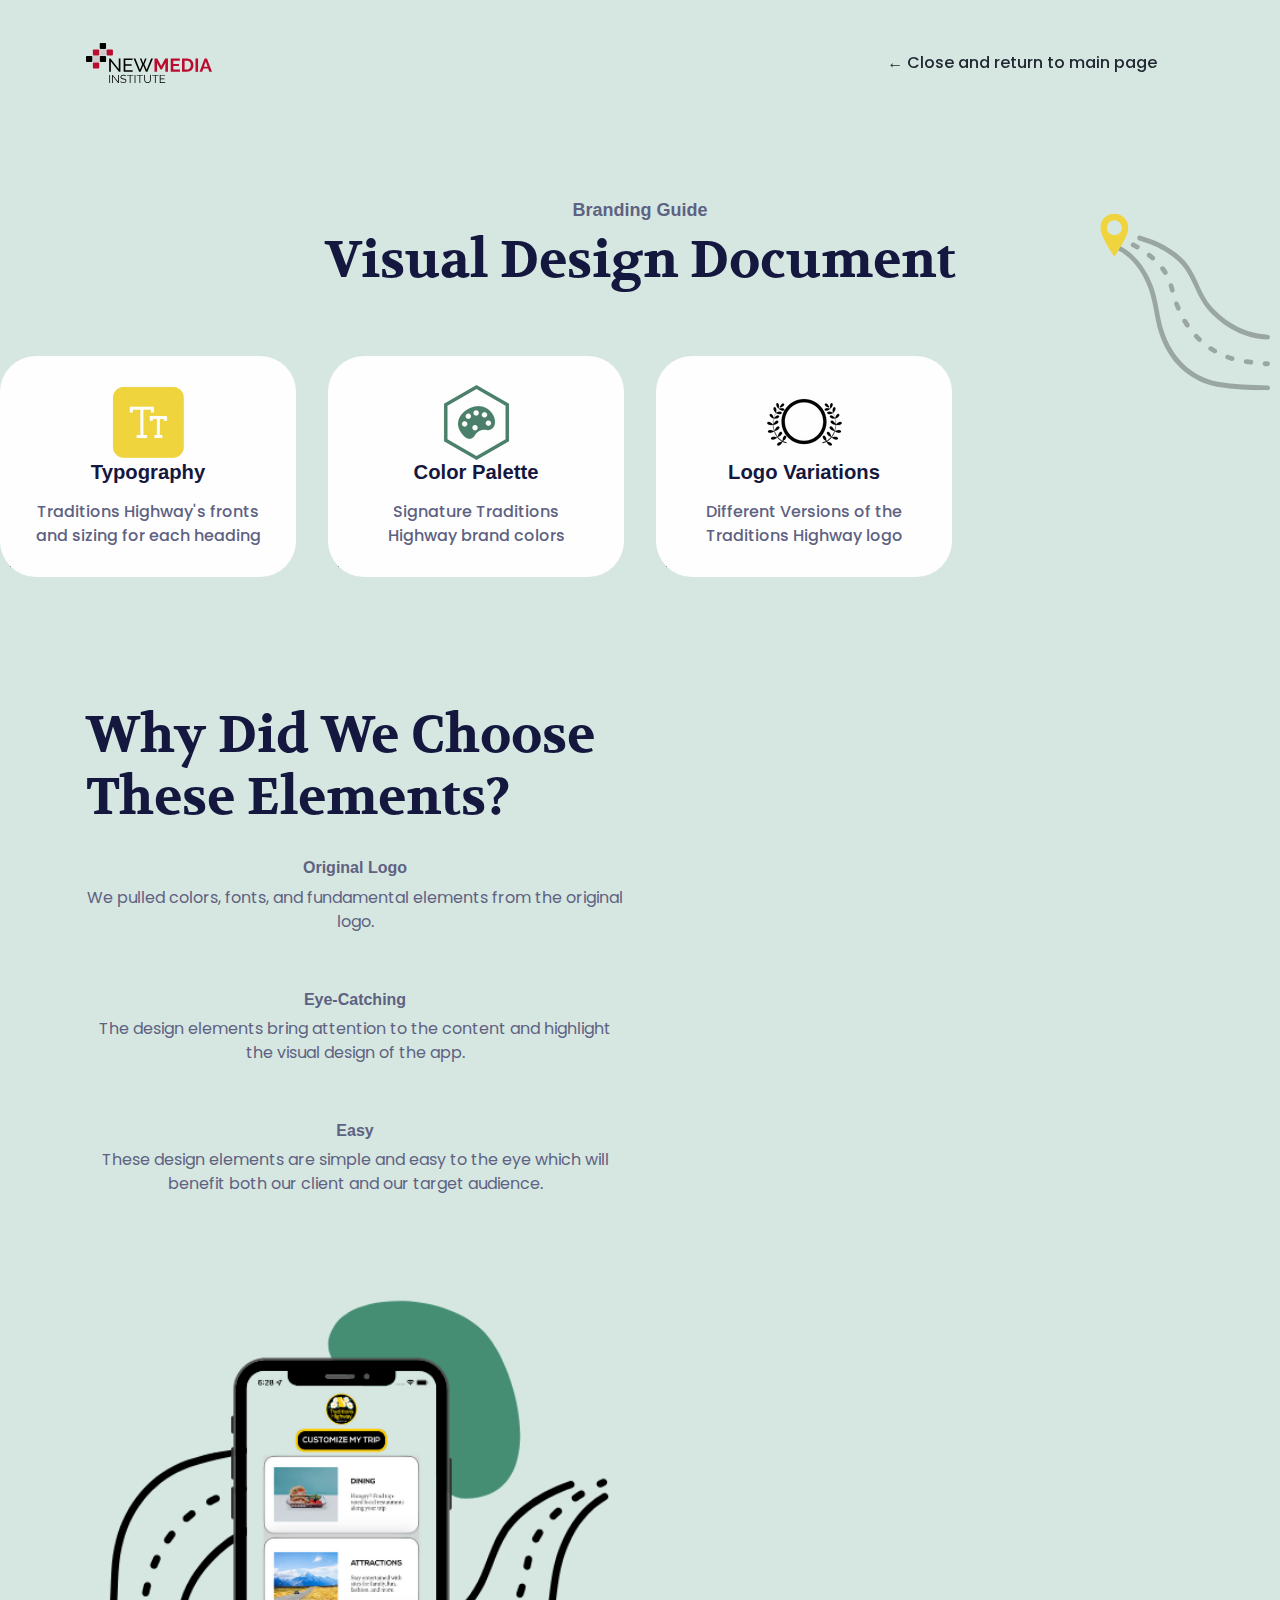
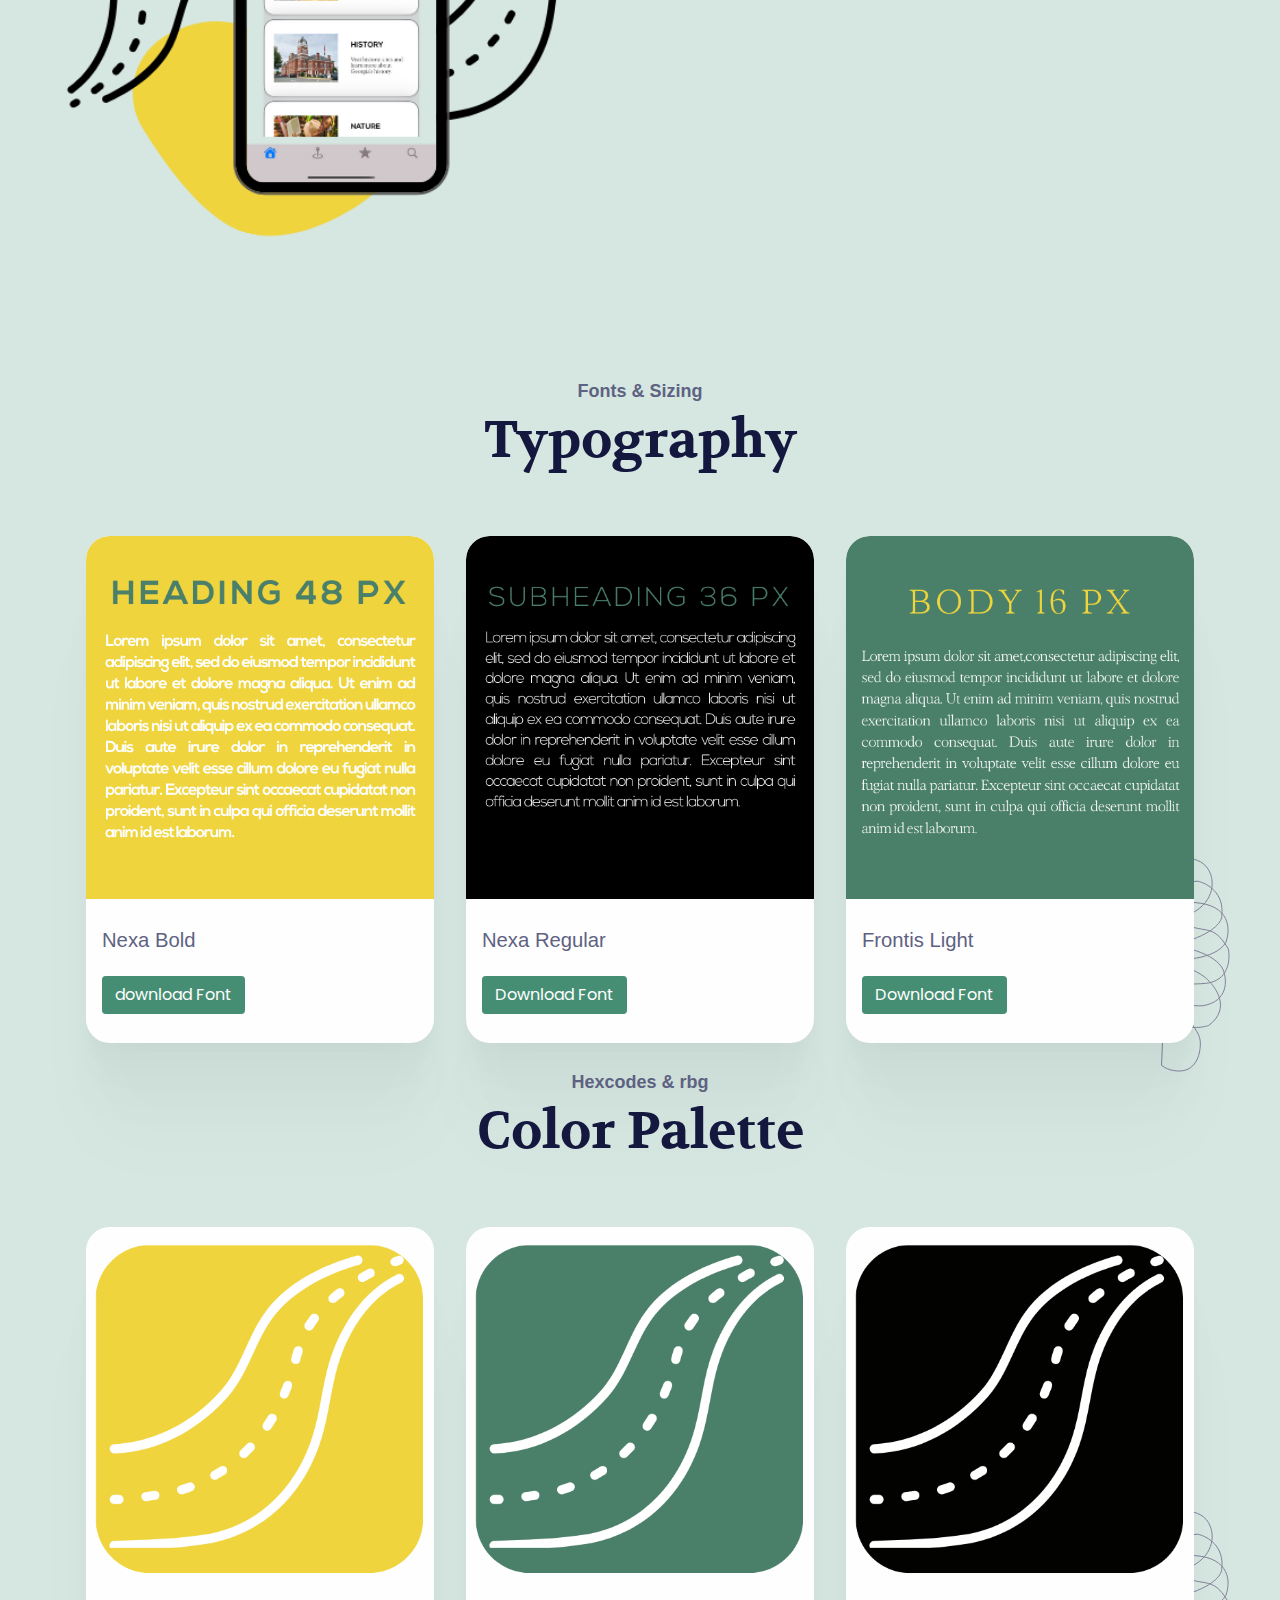
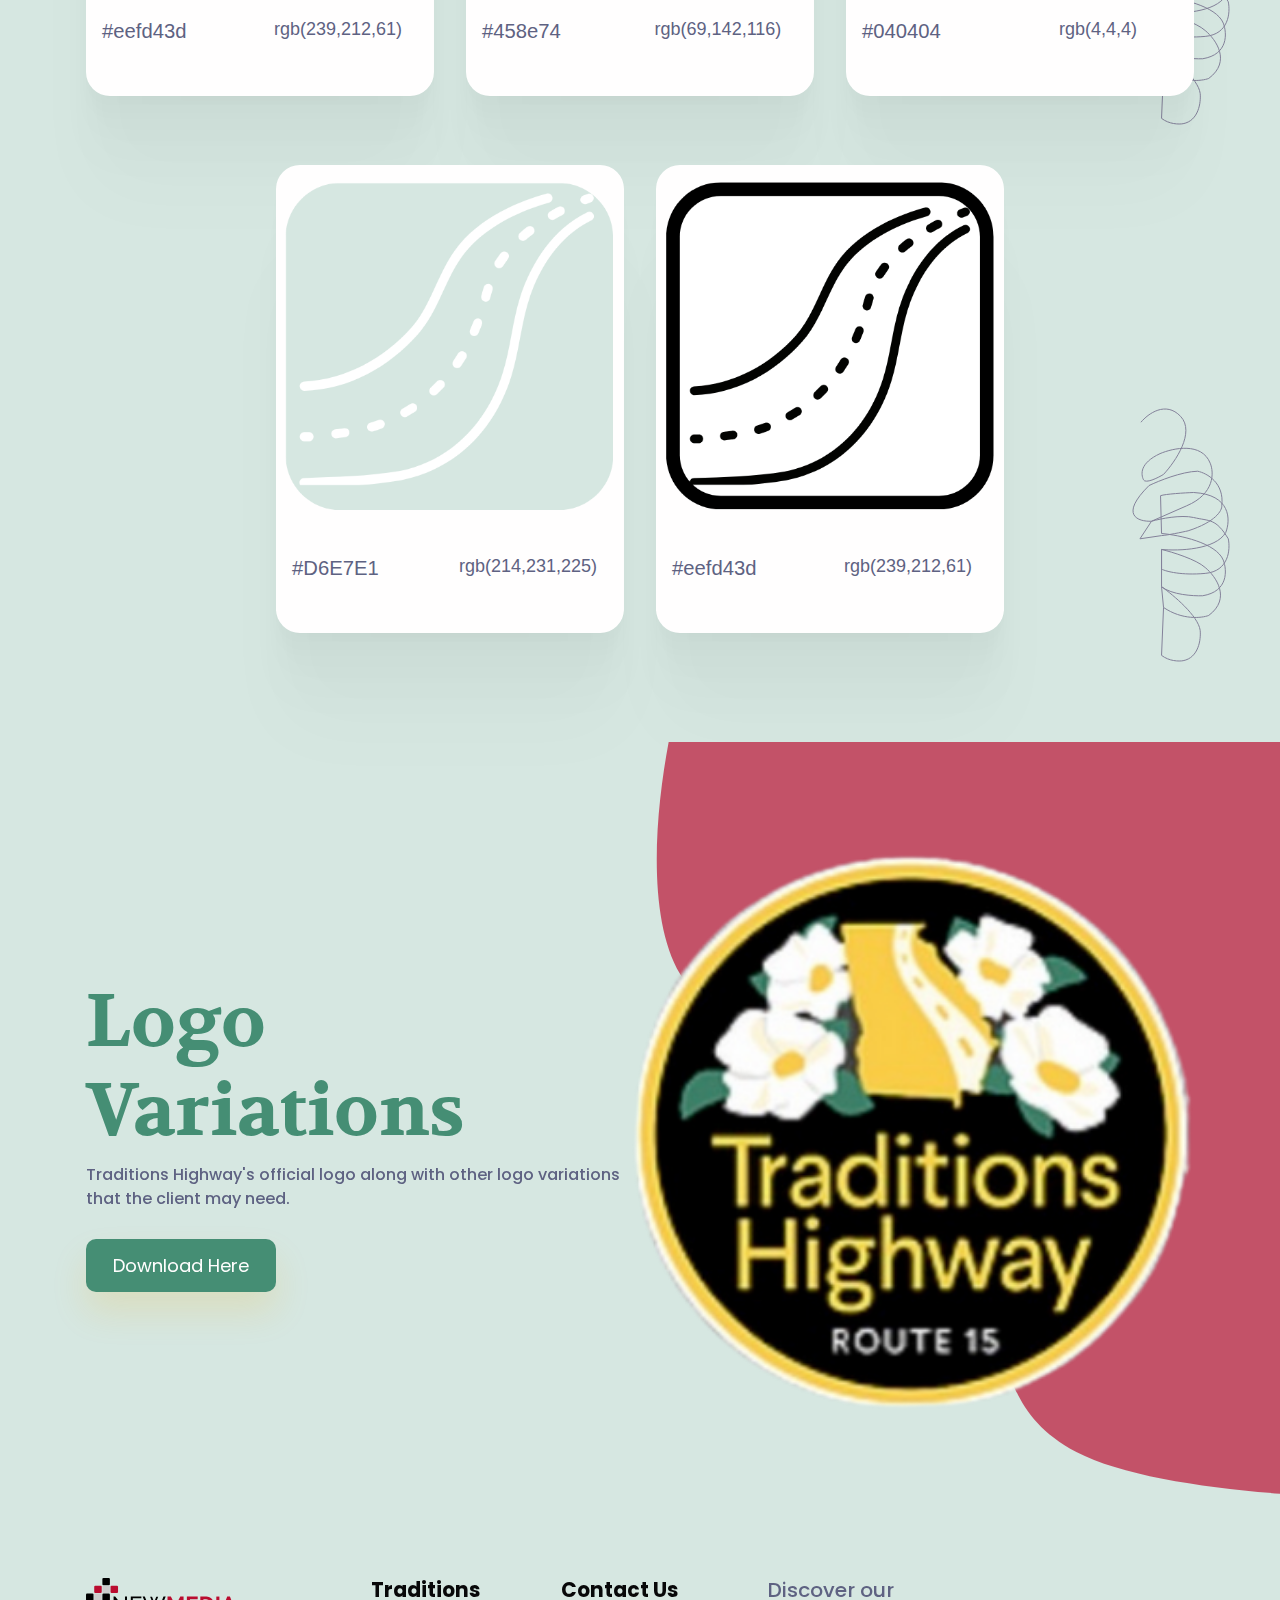
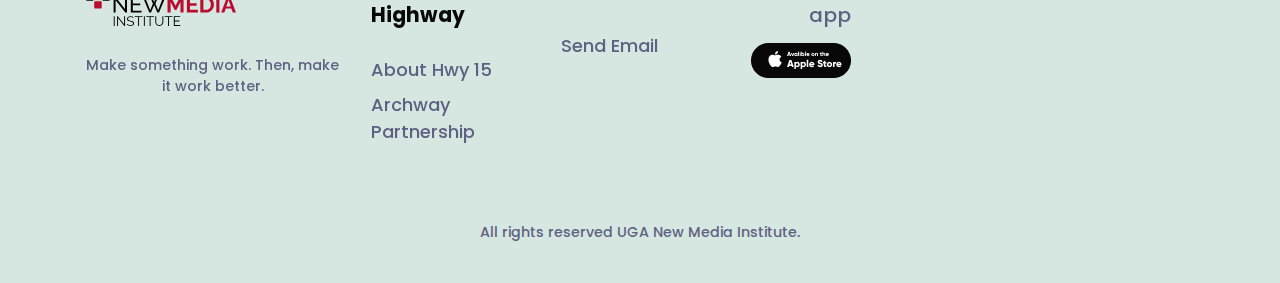
==== template/design-guide.html @ 4d2486ad "Edited VDD footer" ====
<!DOCTYPE html>
<html lang="en-US" dir="ltr">

  <head>
    <meta charset="utf-8">
    <meta http-equiv="X-UA-Compatible" content="IE=edge">
    <meta name="viewport" content="width=device-width, initial-scale=1">


    <!-- ===============================================-->
    <!--    Document Title - Be sure to add your team name, along with any other info-->
    <!-- ===============================================-->
    <title>Team Name | New Media Certificate Capstone Project Page</title>


    <!-- ===============================================-->
    <!--    Favicons - Feel free to replace the NMI Logo with your own! This generator seems good: https://realfavicongenerator.net-->
    <!-- ===============================================-->
    <link rel="apple-touch-icon" sizes="180x180" href="assets/img/favicons/apple-touch-icon.png">
    <link rel="icon" type="image/png" sizes="32x32" href="assets/img/favicons/favicon-32x32.png">
    <link rel="icon" type="image/png" sizes="16x16" href="assets/img/favicons/favicon-16x16.png">
    <link rel="manifest" href="assets/img/favicons/site.webmanifest">
    <link rel="mask-icon" href="assets/img/favicons/safari-pinned-tab.svg" color="#5bbad5">
    <link rel="shortcut icon" href="assets/img/favicons/favicon.ico">
    <meta name="msapplication-TileColor" content="#da532c">
    <meta name="msapplication-config" content="assets/img/favicons/browserconfig.xml">
    <meta name="theme-color" content="#ffffff">


    <!-- ===============================================-->
    <!--    Stylesheets - Don't touch theme.css; all customizations should go in custom.css-->
    <!-- ===============================================-->
    <link href="assets/css/theme.css" rel="stylesheet" />
    <link href="assets/css/custom.css" rel="stylesheet" />

  </head>


  <body>

    <!-- ===============================================-->
    <!--    Main Content-->
    <!-- ===============================================-->
    <main class="main" id="top">

      <!-- ===============================================-->
      <!--    Navbar-->
      <nav class="navbar navbar-expand-lg navbar-light fixed-top py-5 d-block" data-navbar-on-scroll="data-navbar-on-scroll">
        <div class="container"><a class="navbar-brand" href="index.html"><img src="assets/img/nmi/nmi-logo.svg" height="40" alt="logo" /></a>
          <button class="navbar-toggler" type="button" data-bs-toggle="collapse" data-bs-target="#navbarSupportedContent" aria-controls="navbarSupportedContent" aria-expanded="false" aria-label="Toggle navigation"><span class="navbar-toggler-icon"> </span></button>
          <div class="collapse navbar-collapse border-top border-lg-0 mt-4 mt-lg-0" id="navbarSupportedContent">
            <ul class="navbar-nav ms-auto pt-2 pt-lg-0 font-base align-items-lg-center align-items-start">
              <li class="nav-item px-3 px-xl-4"><a class="nav-link fw-medium" aria-current="page" href="javascript:window.open('','_self').close();">&#8592; Close and return to main page</a></li>
            </ul>
          </div>
        </div>
      </nav>
      <!--    End of Navbar-->
      <!-- ===============================================-->
     
      <!-- What follows below is a pared-down version of the main index. Use whatever you'd like, delete everything else.-->


      <!-- ============================================-->
      <!-- Project Details============================-->
      <section class="pt-5 pt-md-9" id="details"></section>

        <div class="container" class="d-flex justify-content-center"></div>
          <div class="position-absolute z-index--1 end-0 d-none d-lg-block"><img src="assets/img/category/shape.svg" style="max-width: 200px" alt="service" /></div>
          <div class="mb-7 text-center">
            <h5 class="text-secondary">Branding Guide</h5>
            <h3 class="fs-xl-10 fs-lg-8 fs-7 fw-bold font-cursive text-capitalize">Visual Design Document</h3>
          </div>
          <div class="row">
            <div class="col-lg-3 col-sm-6 mb-6">
              <div class="card service-card shadow-hover rounded-3 text-center align-items-center">
                <div class="card-body p-xxl-5 p-4"> <img src="assets/img/category/icon5.png" width="75" alt="Service" />
                  <h4 class="mb-3">Typography</h4>
                  <p class="mb-0 fw-medium">Traditions Highway's fronts and sizing for each heading</p>
                </div>
              </div>
            </div>
            <div class="col-lg-3 col-sm-6 mb-6">
              <div class="card service-card shadow-hover rounded-3 text-center align-items-center">
                <div class="card-body p-xxl-5 p-4"> <img src="assets/img/category/icon6.png" width="75" alt="Service" />
                  <h4 class="mb-3">Color Palette</h4>
                  <p class="mb-0 fw-medium">Signature Traditions Highway brand colors</p>
                </div>
              </div>
            </div>
            <div class="col-lg-3 col-sm-6 mb-6">
              <div class="card service-card shadow-hover rounded-3 text-center align-items-center">
                <div class="card-body p-xxl-5 p-4"> <img src="assets/img/category/icon7.png" width="75" alt="Service" />
                  <h4 class="mb-3">Logo Variations</h4>
                  <p class="mb-0 fw-medium">Different Versions of the Traditions Highway logo</p>
                </div>
              </div>
            </div>
        </div><!-- end of .container-->

      </section>
      <!-- End of Project Details============================-->
      <!-- ============================================-->

      <!-- ============================================-->
      <!-- <about> begin ============================-->
        
        <section id="booking">

          <div class="container">
            <div class="row align-items-center">
              <div class="col-lg-6">
                <div class="mb-4 text-start">
                  <h3 class="fs-xl-10 fs-lg-8 fs-7 fw-bold font-cursive text-capitalize">Why did we choose these Elements?</h3>
                </div>
                
                <div class="d-flex align-items-start mb-5">
                  <div class="flex-1">
                    <h5 class="text-secondary fw-bold fs-0">Original Logo</h5>
                    <p class="text-center">We pulled colors, fonts, and fundamental elements from the original logo. <br class="d-none d-sm-block"></p>
                  </div>
                </div>
                <div class="d-flex align-items-start mb-5">
                  <div class="flex-1">
                    <h5 class="text-secondary fw-bold fs-0">Eye-Catching</h5>
                    <p class="text-center">The design elements bring attention to the content and highlight the visual design of the app. <br class="d-none d-sm-block"> </p>
                  </div>
                </div>
  
                <div class="d-flex align-items-start mb-5">
                  <div class="flex-1">
                    <h5 class="text-secondary fw-bold fs-0">Easy</h5>
                    <p class="text-center">These design elements are simple and easy to the eye which will benefit both our client and our target audience. <br class="d-none d-sm-block"></p>
                  </div>
                </div>
              </div>
              
              <div class="container">
                <div class="row align-items-center">
                  <!--This div contains the main hero image.-->
                  <div class="col-md-5 col-lg-6 order-0 order-md-1 text-end"><img class="pt-7 pt-md-0 hero-img" src="assets/img/hero/hero-img.png" alt="hero-header" /></div>
              </div>
            </div>
          </div><!-- end of .container-->
  
          
  
        </section>
        <!-- about close ============================-->
        <!-- ============================================-->

      <!-- ============================================-->
      <!-- Typography begin ============================-->

        <s<section class="pt-5" id="checkpoint-one">

          <div class="container">
            <div class="position-absolute start-100 bottom-0 translate-middle-x d-none d-xl-block ms-xl-n4"><img src="assets/img/dest/shape.svg" alt="destination" /></div>
            <div class="mb-7 text-center">
              <h5 class="text-secondary">Fonts & Sizing </h5>
              <h3 class="fs-xl-10 fs-lg-8 fs-7 fw-bold font-cursive text-capitalize">Typography</h3>
            </div>
            
            <div class="row">
              <div class="col-md-4 mb-4">
                <a href="assets/files/checkpoint-one/exploratory-research.pdf" target="_blank" class="text-decoration-none">
                <div class="card overflow-hidden shadow"> <img class="card-img-top" src="assets/img/typography/typo1.png" alt="Project Placeholder Image" />
                  <div class="card-body py-4 px-3">
                    <div class="d-flex flex-column flex-lg-row justify-content-between mb-3">
                      <h4 class="text-secondary fw-medium">Nexa Bold</h4>
                    </div>
                    <a href="https://drive.google.com/drive/folders/1rJQ3H5QBgPjOkJj00U0Qg35SV5vXg0BF?usp=sharing" class="btn btn-primary stretched-link">download Font</a>
                  </div>
                </div>
              </a>
              </div>
              <div class="col-md-4 mb-4">
                <a href="assets/files/checkpoint-one/project-plan.pdf" target="_blank" class="text-decoration-none">
                <div class="card overflow-hidden shadow"> <img class="card-img-top" src="assets/img/typography/typo2..png" alt="Project Placeholder Image" />
                  <div class="card-body py-4 px-3">
                    <div class="d-flex flex-column flex-lg-row justify-content-between mb-3">
                      <h4 class="text-secondary fw-medium">Nexa Regular</h4>
                    </div>
                    <a href="https://drive.google.com/drive/folders/1rJQ3H5QBgPjOkJj00U0Qg35SV5vXg0BF?usp=sharing" class="btn btn-primary stretched-link">Download Font</a>
                  </div>
                </div>
              </a>
              </div>
              <div class="col-md-4 mb-4">
                <a href="assets/files/checkpoint-one/prfaq.pdf" target="_blank" class="text-decoration-none">
                <div class="card overflow-hidden shadow"> <img class="card-img-top" src="assets/img/typography/typo3.png" alt="Project Placeholder Image" />
                  <div class="card-body py-4 px-3">
                    <div class="d-flex flex-column flex-lg-row justify-content-between mb-3">
                      <h4 class="text-secondary fw-medium">Frontis Light</h4>
                    </div>
                    <a href="https://drive.google.com/drive/folders/1rJQ3H5QBgPjOkJj00U0Qg35SV5vXg0BF?usp=sharing" class="btn btn-primary stretched-link">Download Font</a>
                  </div>
                </div>
              </a>
              </div>
            </div>
          </div><!-- end of .container-->

      </section>
      <!-- Typography end ============================-->
      <!-- ============================================-->

      <!-- Color begin ============================-->

      <s<section class="pt-5" id="checkpoint-one">

        <div class="container">
          <div class="position-absolute start-100 bottom-0 translate-middle-x d-none d-xl-block ms-xl-n4"><img src="assets/img/dest/shape.svg" alt="destination" /></div>
          <div class="mb-7 text-center">
            <h5 class="text-secondary">Hexcodes & rbg </h5>
            <h3 class="fs-xl-10 fs-lg-8 fs-7 fw-bold font-cursive text-capitalize">Color Palette</h3>
          </div>
          
          <div class="row">
            <div class="col-md-4 mb-4">
              <a href="assets/files/checkpoint-one/exploratory-research.pdf" target="_blank" class="text-decoration-none">
              <div class="card overflow-hidden shadow"> <img class="card-img-top" src="assets/img/colors/color1.png" alt="Project Placeholder Image" />
                <div class="card-body py-4 px-3">
                  <div class="d-flex flex-column flex-lg-row justify-content-between mb-3">
                    <h4 class="text-secondary fw-medium"> #eefd43d</h4>
                      <h5 class="text-secondary fw-medium text-nowrap" style="width: 10rem">rgb(239,212,61)</h5>
                  </div>
                  <span class="fs-0 fw-medium"></span>
                </div>
              </div>
            </a>
            </div>
            <div class="col-md-4 mb-4">
              <a href="assets/files/checkpoint-one/project-plan.pdf" target="_blank" class="text-decoration-none">
              <div class="card overflow-hidden shadow"> <img class="card-img-top" src="assets/img/colors/color2.png" alt="Project Placeholder Image" />
                <div class="card-body py-4 px-3">
                  <div class="d-flex flex-column flex-lg-row justify-content-between mb-3">
                    <h4 class="text-secondary fw-medium"> #458e74 </h4>
                      <h5 class="text-secondary fw-medium text-nowrap" style="width: 10rem">rgb(69,142,116)
                      </h5>
                  </div>
                  <span class="fs-0 fw-medium"></span>
                </div>
              </div>
            </a>
            </div>
            <div class="col-md-4 mb-4">
              <a href="assets/files/checkpoint-one/prfaq.pdf" target="_blank" class="text-decoration-none">
              <div class="card overflow-hidden shadow"> <img class="card-img-top" src="assets/img/colors/color3.png" alt="Project Placeholder Image" />
                <div class="card-body py-4 px-3">
                  <div class="d-flex flex-column flex-lg-row justify-content-between mb-3">
                    <h4 class="text-secondary fw-medium"> #040404</h4>
                      <h5 class="text-secondary fw-medium text-nowrap" style="width: 10rem">rgb(4,4,4)</h5>
                  </div>
                  <span class="fs-0 fw-medium"></span>
                </div>
              </div>
            </a>
            </div>
          </div>
        </div><!-- end of .container-->
        <section class="pt-5" id="checkpoint-four">

          <div class="container">
            <div class="position-absolute start-100 bottom-0 translate-middle-x d-none d-xl-block ms-xl-n4"><img src="assets/img/dest/shape.svg" alt="destination" /></div>
            <div class="row">
              <div class="col-md-4 offset-md-2 mb-4">
                <a href="assets/files/checkpoint-four/one-point-one.zip" target="_blank" class="text-decoration-none">
                <div class="card overflow-hidden shadow"> <img class="card-img-top" src="assets/img/colors/color4.png" alt="Project Placeholder Image" />
                  <div class="card-body py-4 px-3">
                    <div class="d-flex flex-column flex-lg-row justify-content-between mb-3">
                      <h4 class="text-secondary fw-medium"> #D6E7E1 </h4>
                        <h5 class="text-secondary fw-medium text-nowrap" style="width: 10rem">rgb(214,231,225)</h5>
                    </div>
                    <span class="fs-0 fw-medium"></span>
                  </div>
                </div>
              </a>
              </div>
              <div class="col-md-4 mb-4">
                <a href="assets/files/checkpoint-four/launch-deliverables.pdf" target="_blank" class="text-decoration-none">
                <div class="card overflow-hidden shadow"> <img class="card-img-top" src="assets/img/colors/color5.png" alt="Project Placeholder Image" />
                  <div class="card-body py-4 px-3">
                    <div class="d-flex flex-column flex-lg-row justify-content-between mb-3">
                      <h4 class="text-secondary fw-medium"> #eefd43d</h4>
                        <h5 class="text-secondary fw-medium text-nowrap" style="width: 10rem">rgb(239,212,61)</h5>
                    </div>
                    <span class="fs-0 fw-medium"></span>
                  </div>
                </div>
              </a>
              </div>
            </div>
          </div><!-- end of .container-->
  
    </section>
    <!-- color end ============================-->
    <!-- ============================================-->


      <!-- Additional sections below in the Extra Sections div for you to use as you'd like, or delete if unnecessary. To add a link to a section in the navbar, just link to the id of the corresponding section (for example, the first section below would be href="#booking" in the navbar li to correspond with <section id="booking"> below)-->
      
    <div id="extra-sections">

      



<section style="padding-top: 7rem;">
        <!--This div contains the swoopy bit in the background of the hero unit.-->
        <div class="bg-holder" style="background-image:url(assets/img/hero/hero-bg.svg);">
        </div>
        
        <div class="container">
          <div class="row align-items-center">
            <!--This div contains the main hero image.-->
            <div class="col-md-5 col-lg-6 order-0 order-md-1 text-end"><img class="pt-7 pt-md-0 hero-img" src="assets/img/hero/logo-about.png" alt="hero-header" /></div>
            <div class="col-md-7 col-lg-6 text-md-start text-center py-6">
              <h1 class="hero-title">Logo Variations</h1>
              <p class="mb-4 fw-medium">Traditions Highway's official logo along with other logo variations that the client may need.<br class="d-none d-xl-block" /> </p>

              <!--You can probably just delete these buttons, but they're here if you want them.-->
              <div class="text-center text-md-start"> <a class="btn btn-primary btn-lg me-md-4 mb-3 mb-md-0 border-0 primary-btn-shadow" href="https://drive.google.com/drive/folders/1zQf1u9xccQiBJYsvlxvcvXycnx04weIJ?usp=sharing!" role="button">Download Here</a>
    
              </div>
            </div>
          </div>
        </div>
      </section>

      <!-- ============================================-->
      <!-- Footer begin ============================-->
      <section class="pb-0 pb-lg-4">

        <div class="container">
          <div class="row">
            <div class="col-lg-3 col-md-7 col-12 mb-4 mb-md-6 mb-lg-0 order-0"> <img class="mb-4" src="assets/img/nmi/nmi-logo.svg" width="150" alt="New Media Institute" />
              <p class="fs--1 text-secondary mb-0 fw-medium">Make something work. Then, make it work better.</p>
            </div>
            <div class="col-lg-2 col-md-4 mb-4 mb-lg-0 order-lg-1 order-md-2">
              <h4 class="footer-heading-color fw-bold font-sans-serif mb-3 mb-lg-4">Traditions Highway</h4>
              <ul class="list-unstyled mb-0">
                <li class="mb-2"><a class="link-900 fs-1 fw-medium text-decoration-none" href="https://traditionshighway15.com/">About Hwy 15</a></li>
                <li class="mb-2"><a class="link-900 fs-1 fw-medium text-decoration-none" href="https://www.archwaypartnership.uga.edu/">Archway Partnership</a></li>
              </ul>
            </div>
            <div class="col-lg-2 col-md-4 mb-4 mb-lg-0 order-lg-2 order-md-3">
              <h4 class="footer-heading-color fw-bold font-sans-serif mb-3 mb-lg-4">Contact Us</h4>
              <ul class="list-unstyled mb-0">
                <li class="mb-2"><a class="link-900 fs-1 fw-medium text-decoration-none" href = "mailto: jessie.hoang@uga.edu">Send Email</a></li>
              </ul>
            </div>

            <div class="col-lg-2 col-md-4 col-12 mb-4 mb-md-6 mb-lg-0 order-lg-4 order-md-1">
              <h4 class="fw-medium font-sans-serif text-secondary mb-3">Discover our app</h4>
              <div class="d-flex align-items-center"><a href="#!"> <img src="assets/img/promo/apple-store.png" alt="apple store" /></a></div>
            </div>
          </div>
        </div><!-- end of .container-->

      </section>
      <!-- Footer end ============================-->
      <!-- ============================================-->


      <div class="py-5 text-center">
        <p class="mb-0 text-secondary fs--1 fw-medium">All rights reserved UGA New Media Institute.</p>
      </div>
    </main>
    <!-- ===============================================-->
    <!--    End of Main Content-->
    <!-- ===============================================-->




    <!-- ===============================================-->
    <!--    JavaScript-->
    <!-- ===============================================-->
    <script src="vendors/@popperjs/popper.min.js"></script>
    <script src="vendors/bootstrap/bootstrap.min.js"></script>
    <script src="vendors/is/is.min.js"></script>
    <script src="https://polyfill.io/v3/polyfill.min.js?features=window.scroll"></script>
    <script src="vendors/fontawesome/all.min.js"></script>
    <script src="assets/js/theme.js"></script>

    <link href="https://fonts.googleapis.com/css2?family=Poppins:wght@400;500;600;700&amp;family=Volkhov:wght@700&amp;display=swap" rel="stylesheet">
  </body>

</html>
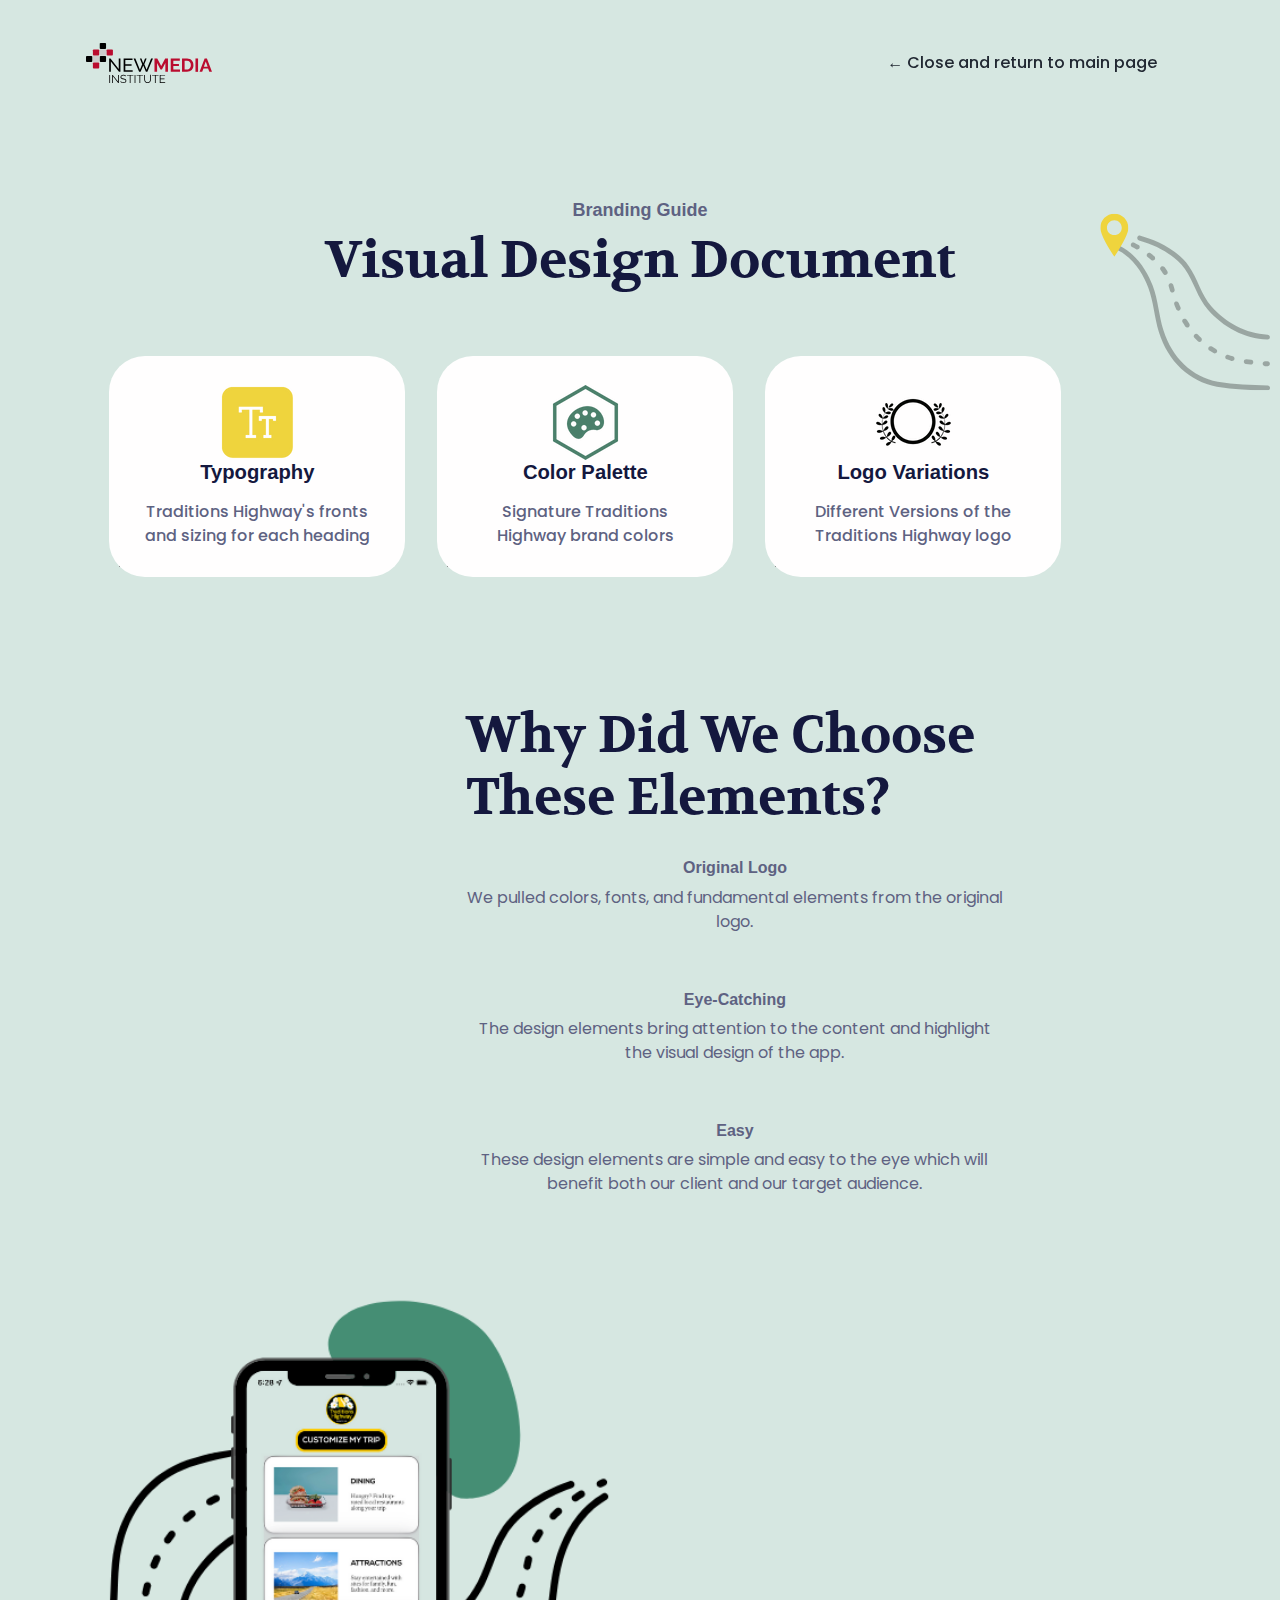
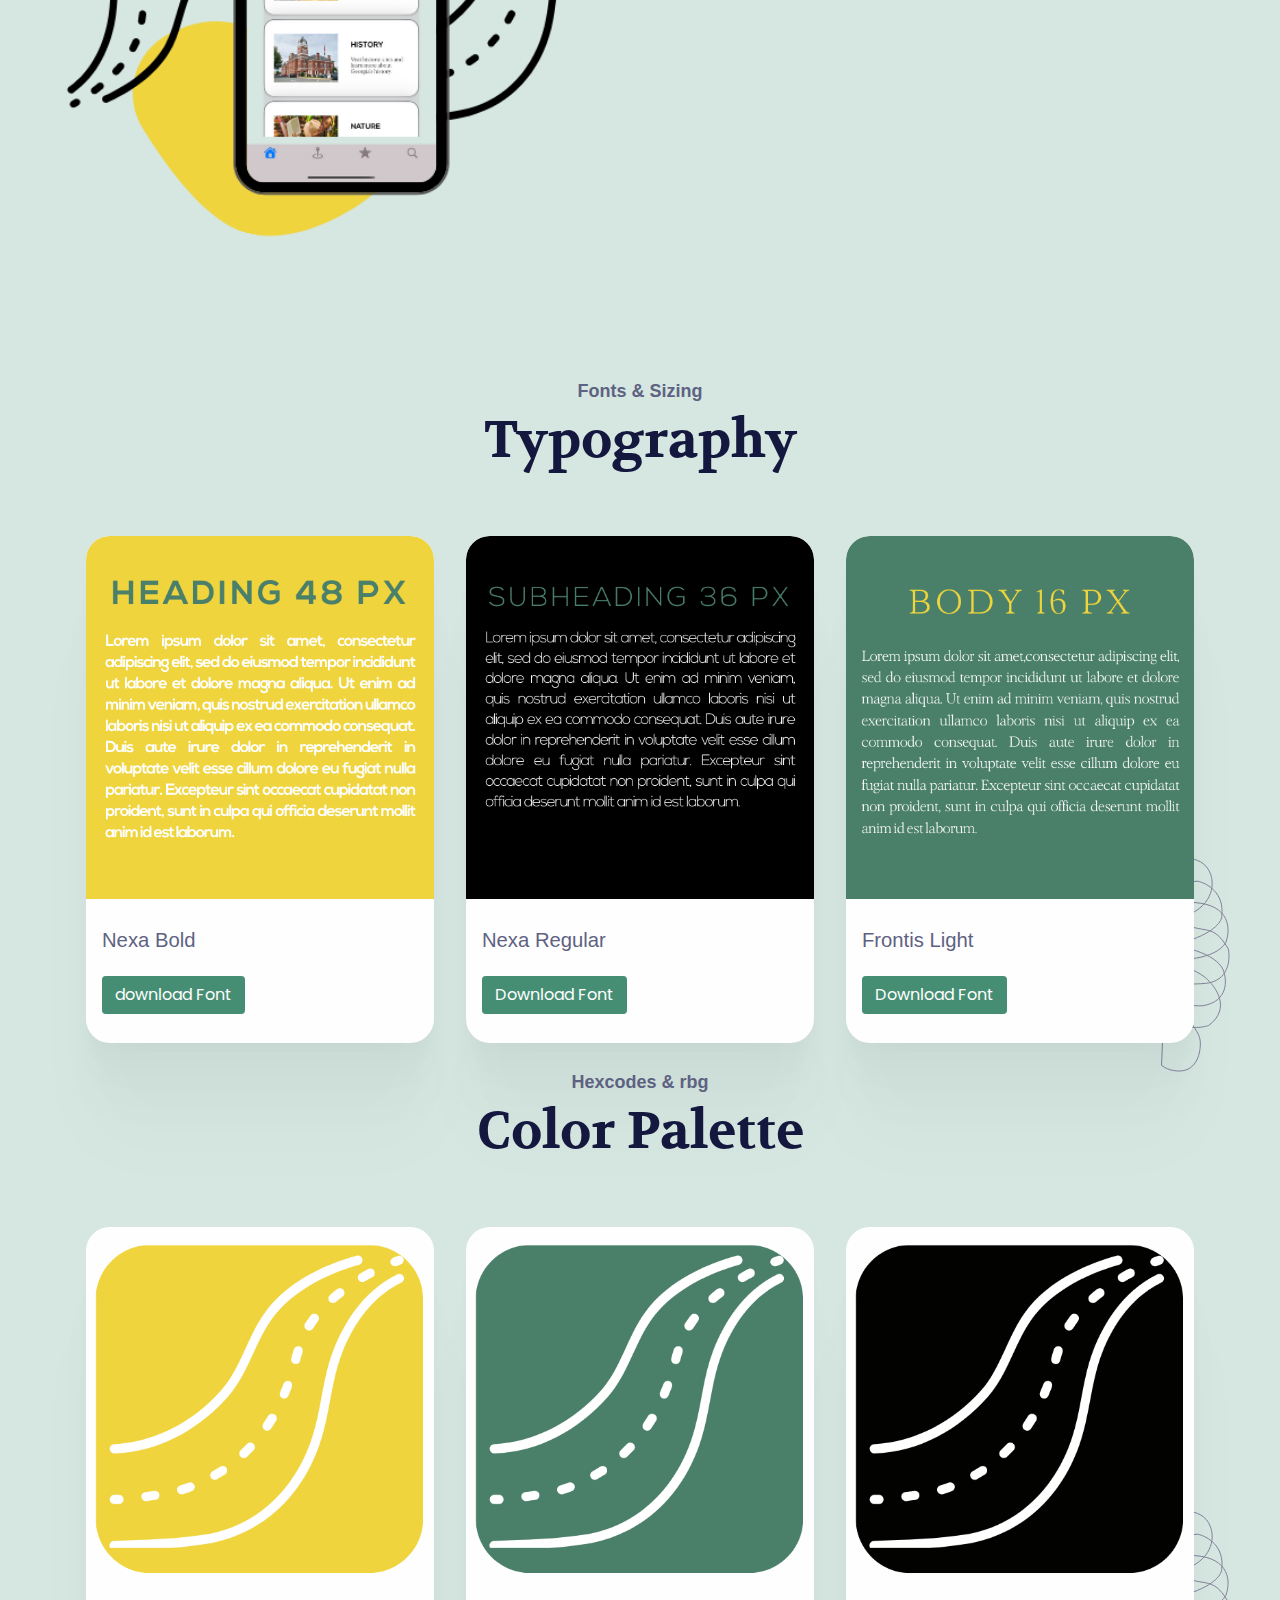
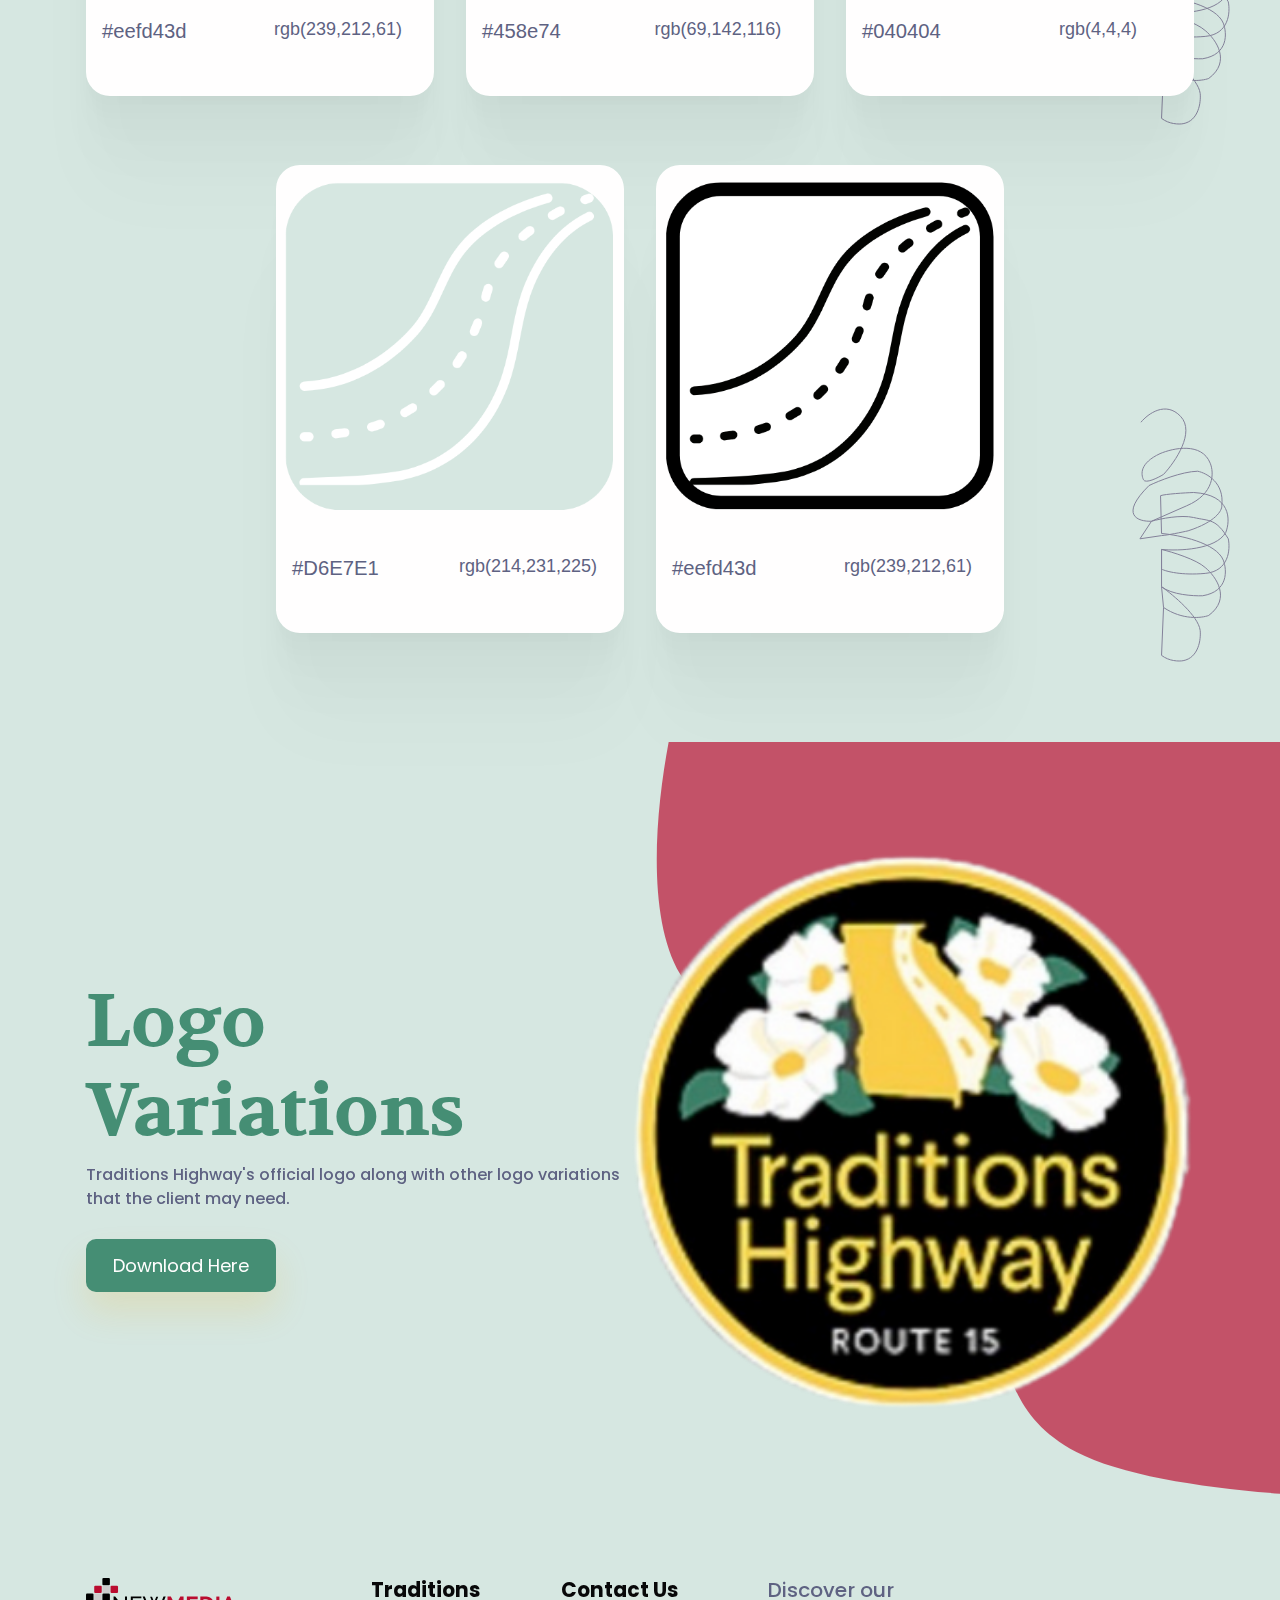
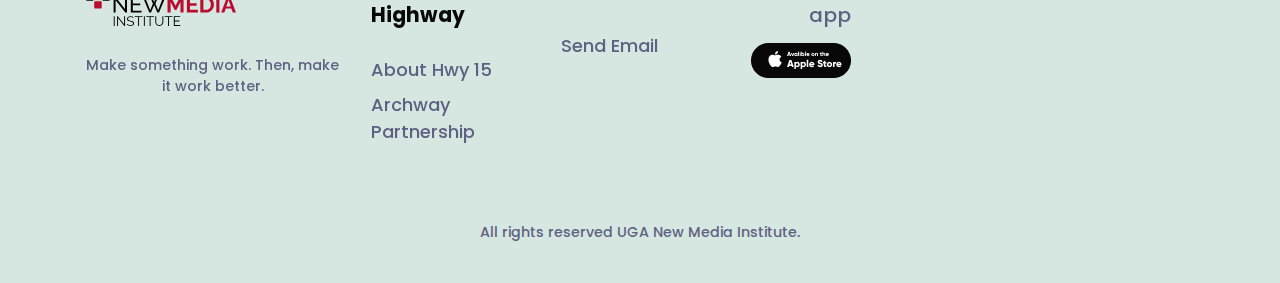
==== commit d8bc37d6: "VDD" ====
--- a/template/design-guide.html
+++ b/template/design-guide.html
@@ -72,7 +72,7 @@
             <h3 class="fs-xl-10 fs-lg-8 fs-7 fw-bold font-cursive text-capitalize">Visual Design Document</h3>
           </div>
           <div class="row">
-            <div class="col-lg-3 col-sm-6 mb-6">
+            <div class="col-lg-3 offset-sm-1 col-sm-6 mb-6">
               <div class="card service-card shadow-hover rounded-3 text-center align-items-center">
                 <div class="card-body p-xxl-5 p-4"> <img src="assets/img/category/icon5.png" width="75" alt="Service" />
                   <h4 class="mb-3">Typography</h4>
@@ -109,7 +109,7 @@
 
           <div class="container">
             <div class="row align-items-center">
-              <div class="col-lg-6">
+              <div class="col-lg-6 offset-md-4">
                 <div class="mb-4 text-start">
                   <h3 class="fs-xl-10 fs-lg-8 fs-7 fw-bold font-cursive text-capitalize">Why did we choose these Elements?</h3>
                 </div>
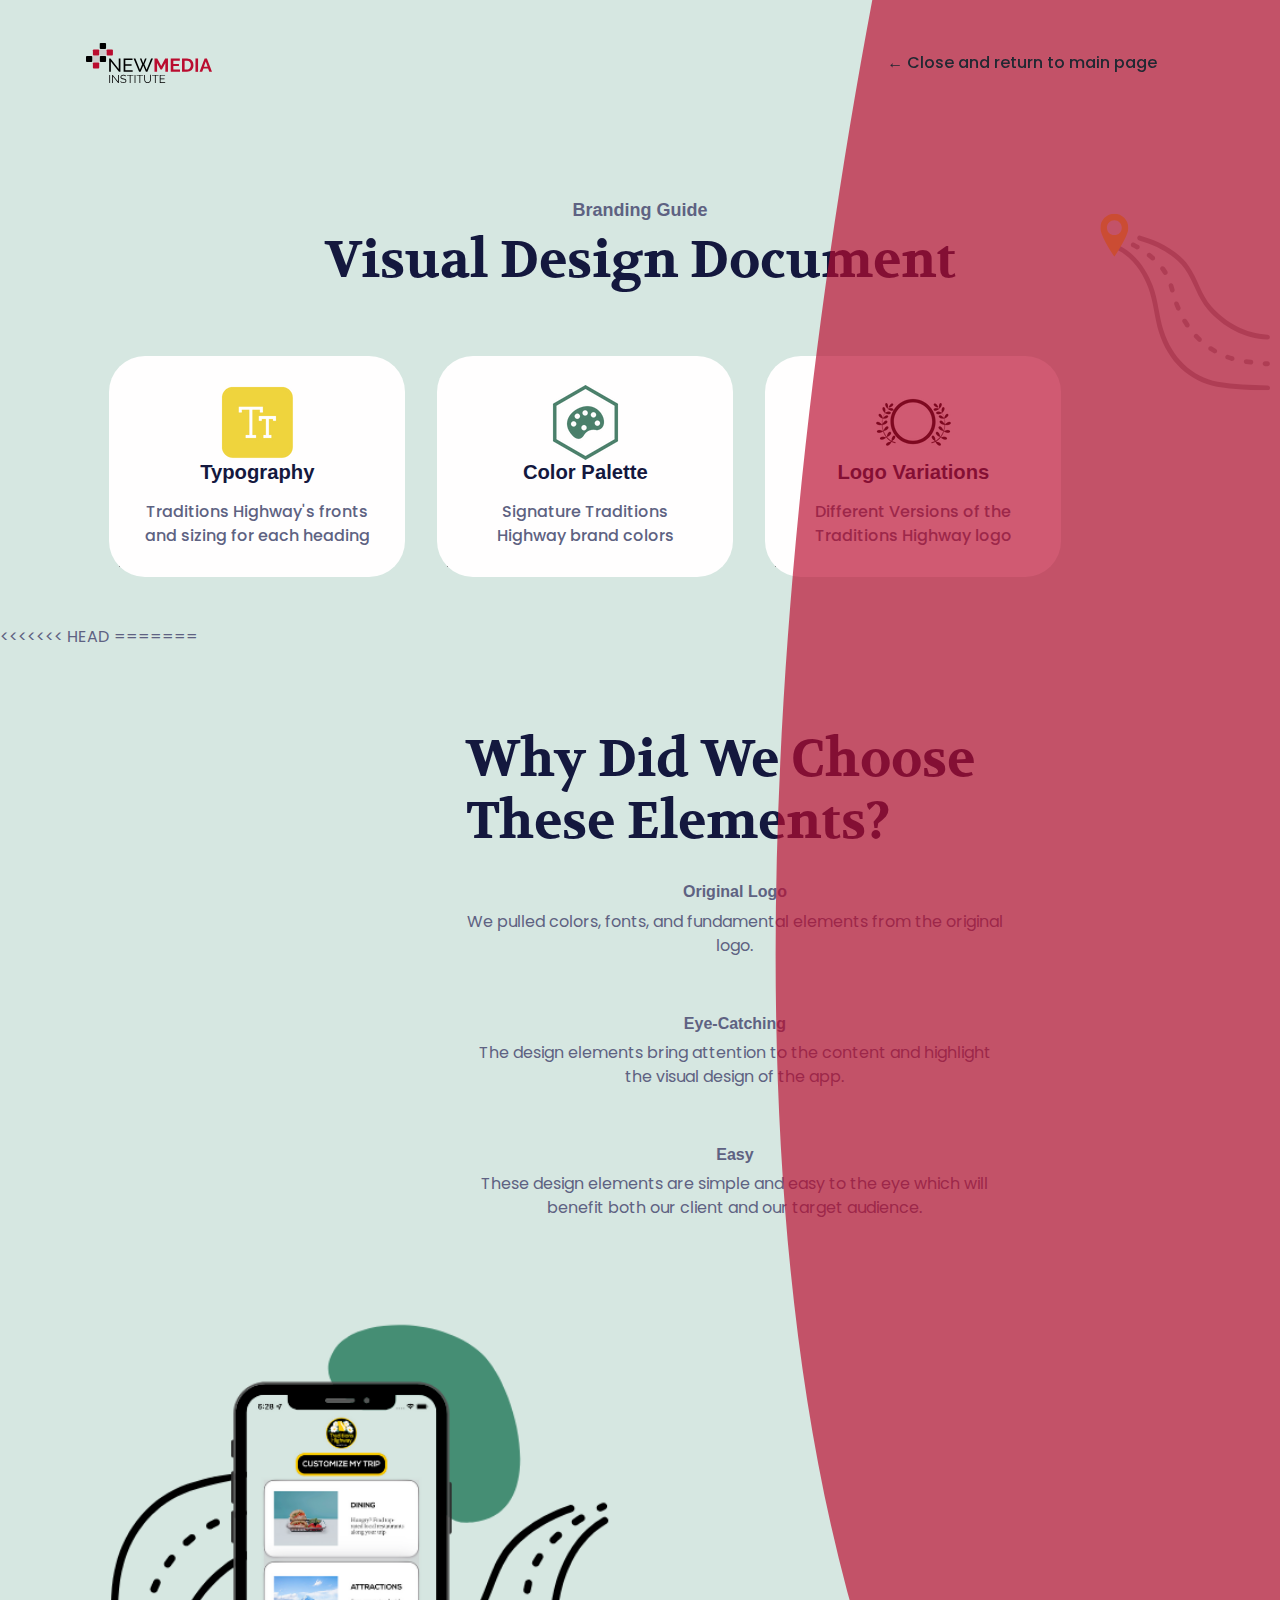
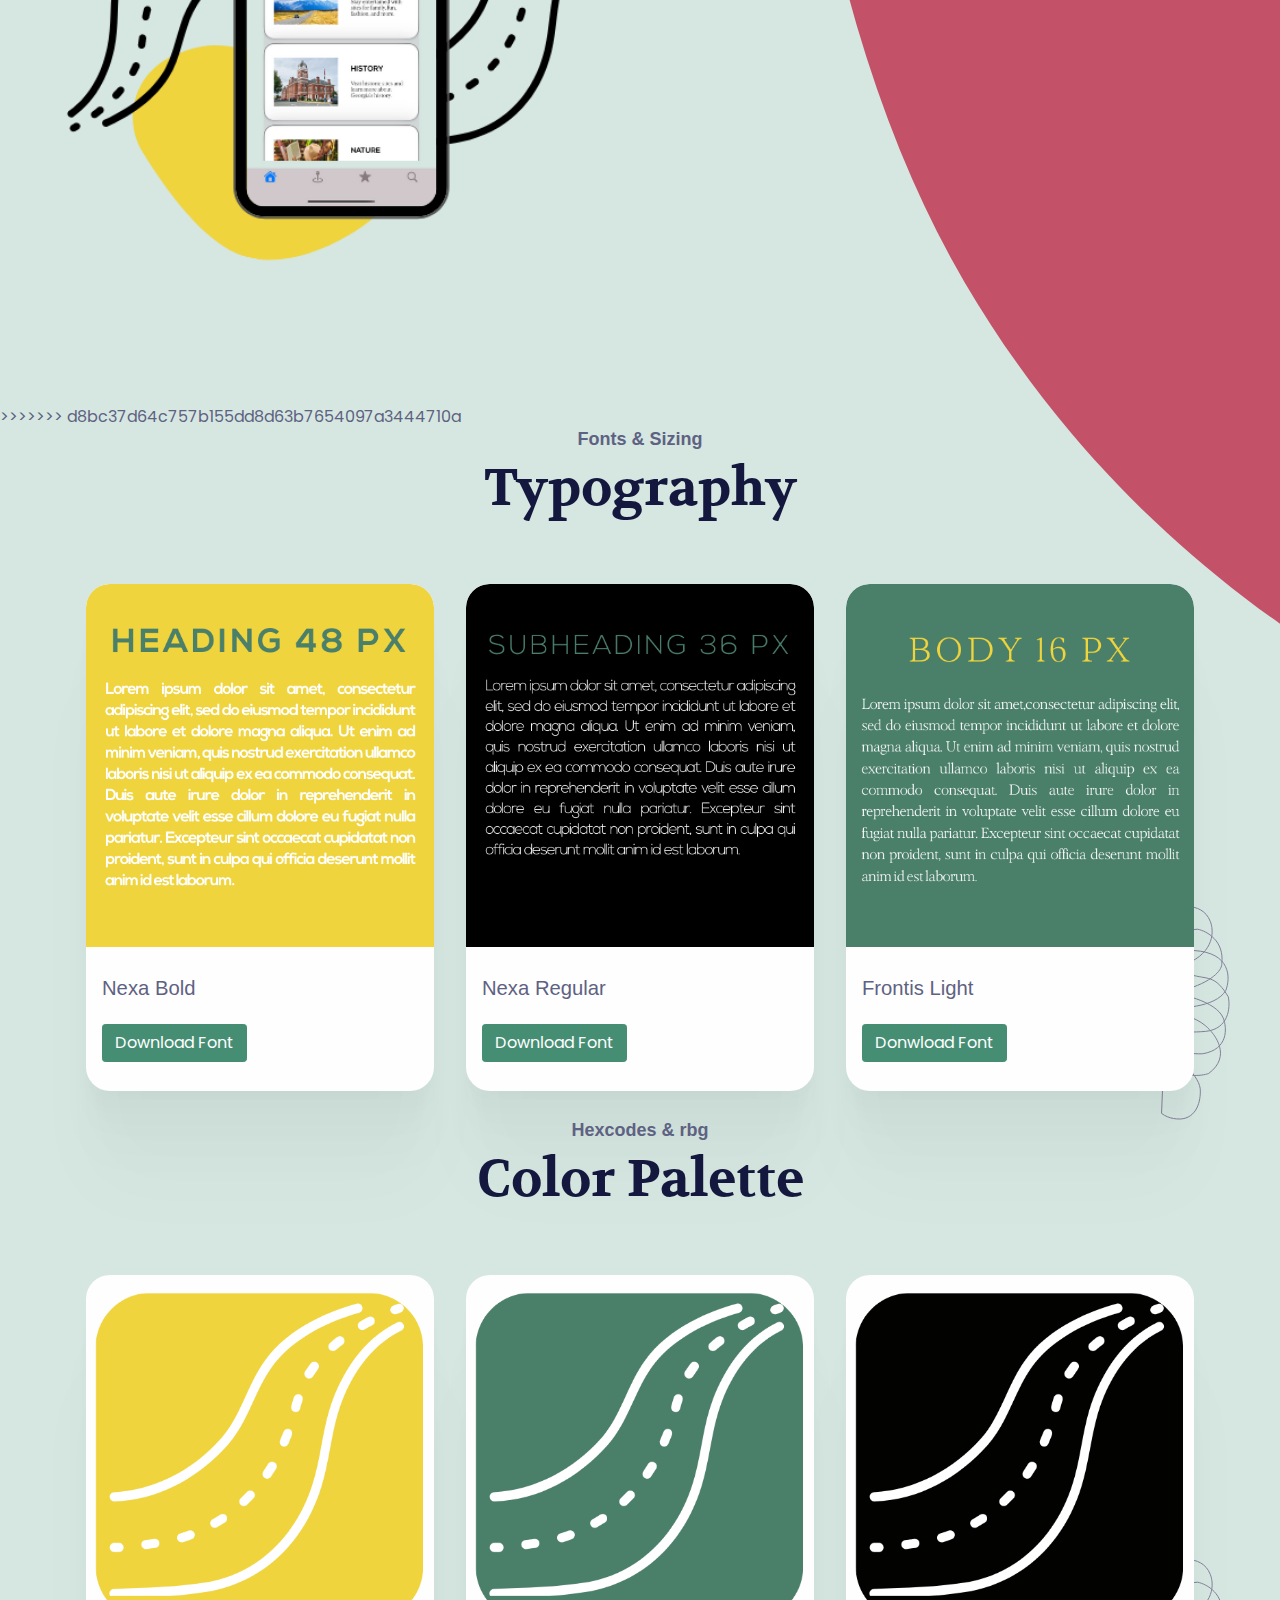
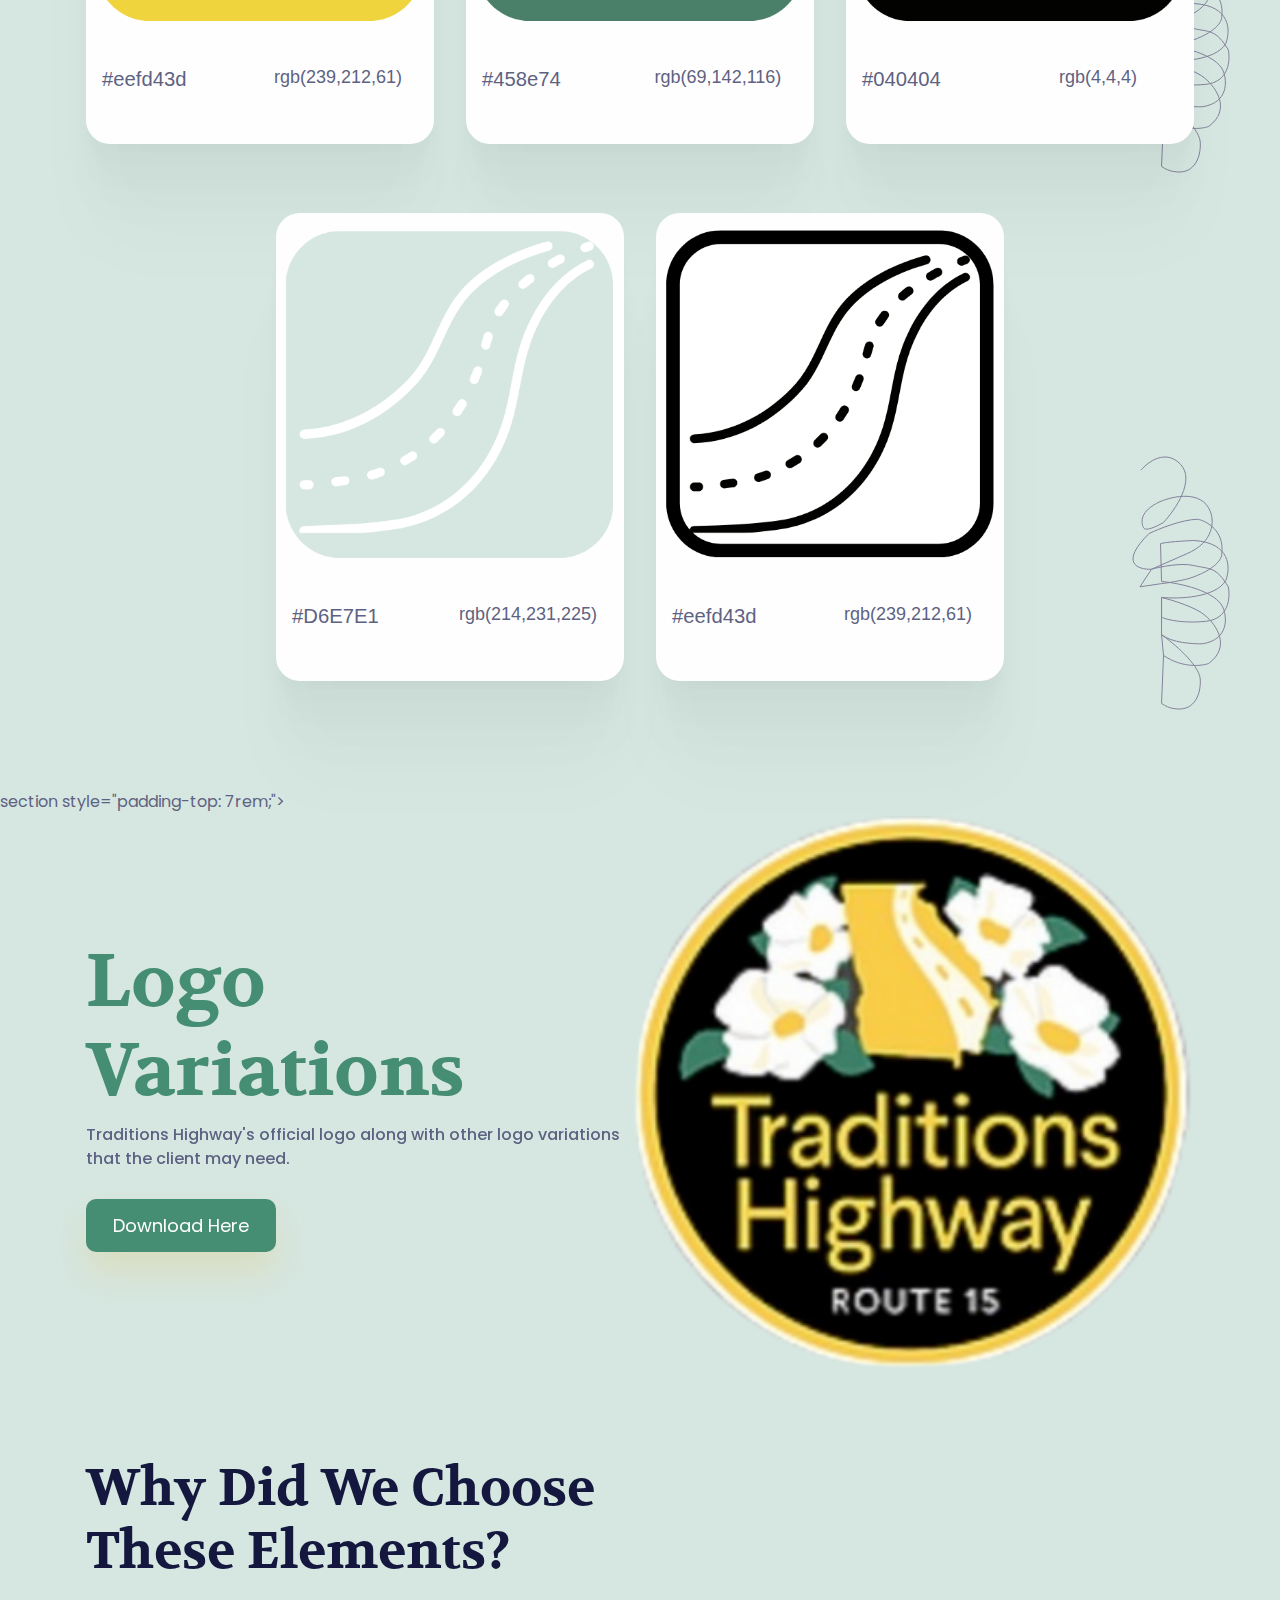
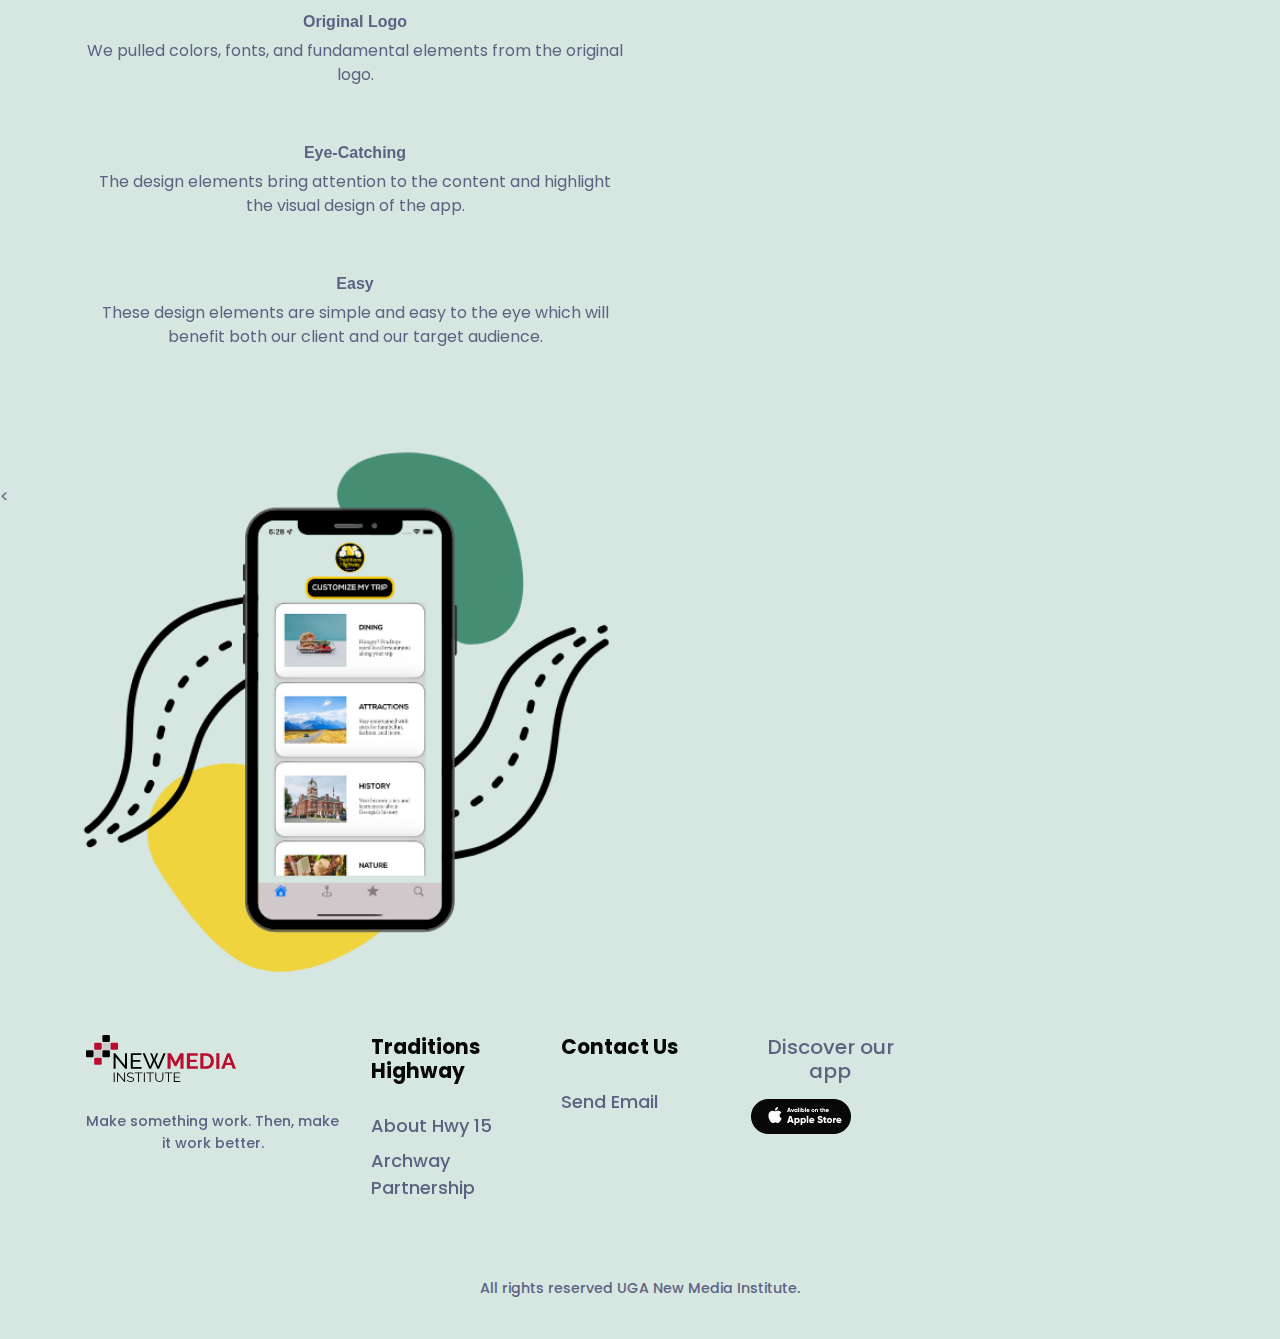
==== commit 24657934: "Update design-guide.html" ====
--- a/template/design-guide.html
+++ b/template/design-guide.html
@@ -103,6 +103,8 @@
       <!-- ============================================-->
 
       <!-- ============================================-->
+<<<<<<< HEAD
+=======
       <!-- <about> begin ============================-->
         
         <section id="booking">
@@ -150,6 +152,7 @@
         <!-- ============================================-->
 
       <!-- ============================================-->
+>>>>>>> d8bc37d64c757b155dd8d63b7654097a3444710a
       <!-- Typography begin ============================-->
 
         <s<section class="pt-5" id="checkpoint-one">
@@ -169,7 +172,7 @@
                     <div class="d-flex flex-column flex-lg-row justify-content-between mb-3">
                       <h4 class="text-secondary fw-medium">Nexa Bold</h4>
                     </div>
-                    <a href="https://drive.google.com/drive/folders/1rJQ3H5QBgPjOkJj00U0Qg35SV5vXg0BF?usp=sharing" class="btn btn-primary stretched-link">download Font</a>
+                    <a href="#" class="btn btn-primary stretched-link">Download Font</a>
                   </div>
                 </div>
               </a>
@@ -181,7 +184,7 @@
                     <div class="d-flex flex-column flex-lg-row justify-content-between mb-3">
                       <h4 class="text-secondary fw-medium">Nexa Regular</h4>
                     </div>
-                    <a href="https://drive.google.com/drive/folders/1rJQ3H5QBgPjOkJj00U0Qg35SV5vXg0BF?usp=sharing" class="btn btn-primary stretched-link">Download Font</a>
+                    <a href="#" class="btn btn-primary stretched-link">Download Font</a>
                   </div>
                 </div>
               </a>
@@ -193,7 +196,7 @@
                     <div class="d-flex flex-column flex-lg-row justify-content-between mb-3">
                       <h4 class="text-secondary fw-medium">Frontis Light</h4>
                     </div>
-                    <a href="https://drive.google.com/drive/folders/1rJQ3H5QBgPjOkJj00U0Qg35SV5vXg0BF?usp=sharing" class="btn btn-primary stretched-link">Download Font</a>
+                    <a href="#" class="btn btn-primary stretched-link">Donwload Font</a>
                   </div>
                 </div>
               </a>
@@ -297,37 +300,83 @@
     <!-- color end ============================-->
     <!-- ============================================-->
 
-
-      <!-- Additional sections below in the Extra Sections div for you to use as you'd like, or delete if unnecessary. To add a link to a section in the navbar, just link to the id of the corresponding section (for example, the first section below would be href="#booking" in the navbar li to correspond with <section id="booking"> below)-->
+    section style="padding-top: 7rem;">
+    <!--This div contains the swoopy bit in the background of the hero unit.-->
+    <div class="bg-holder" style="background-image:url(assets/img/hero/hero-bg.svg);">
+    </div>
+    
+    <div class="container">
+      <div class="row align-items-center">
+        <!--This div contains the main hero image.-->
+        <div class="col-md-5 col-lg-6 order-0 order-md-1 text-end"><img class="pt-7 pt-md-0 hero-img" src="assets/img/hero/logo-about.png" alt="hero-header" /></div>
+        <div class="col-md-7 col-lg-6 text-md-start text-center py-6">
+          <h1 class="hero-title">Logo Variations</h1>
+          <p class="mb-4 fw-medium">Traditions Highway's official logo along with other logo variations that the client may need.<br class="d-none d-xl-block" /> </p>
+
+          <!--You can probably just delete these buttons, but they're here if you want them.-->
+          <div class="text-center text-md-start"> <a class="btn btn-primary btn-lg me-md-4 mb-3 mb-md-0 border-0 primary-btn-shadow" href="#!" role="button">Download Here</a>
+
+          </div>
+        </div>
+      </div>
+    </div>
+  </section>
+
       
     <div id="extra-sections">
 
-      
-
-
-
-<section style="padding-top: 7rem;">
-        <!--This div contains the swoopy bit in the background of the hero unit.-->
-        <div class="bg-holder" style="background-image:url(assets/img/hero/hero-bg.svg);">
-        </div>
+      <!-- ============================================-->
+      <!-- <about> begin ============================-->
         
+      <section id="booking">
+
         <div class="container">
           <div class="row align-items-center">
-            <!--This div contains the main hero image.-->
-            <div class="col-md-5 col-lg-6 order-0 order-md-1 text-end"><img class="pt-7 pt-md-0 hero-img" src="assets/img/hero/logo-about.png" alt="hero-header" /></div>
-            <div class="col-md-7 col-lg-6 text-md-start text-center py-6">
-              <h1 class="hero-title">Logo Variations</h1>
-              <p class="mb-4 fw-medium">Traditions Highway's official logo along with other logo variations that the client may need.<br class="d-none d-xl-block" /> </p>
-
-              <!--You can probably just delete these buttons, but they're here if you want them.-->
-              <div class="text-center text-md-start"> <a class="btn btn-primary btn-lg me-md-4 mb-3 mb-md-0 border-0 primary-btn-shadow" href="https://drive.google.com/drive/folders/1zQf1u9xccQiBJYsvlxvcvXycnx04weIJ?usp=sharing!" role="button">Download Here</a>
-    
-              </div>
-            </div>
-          </div>
-        </div>
+            <div class="col-lg-6">
+              <div class="mb-4 text-start">
+                <h3 class="fs-xl-10 fs-lg-8 fs-7 fw-bold font-cursive text-capitalize">Why did we choose these Elements?</h3>
+              </div>
+
+              
+              
+              <div class="d-flex align-items-start mb-5">
+                <div class="flex-1">
+                  <h5 class="text-secondary fw-bold fs-0">Original Logo</h5>
+                  <p class="text-center">We pulled colors, fonts, and fundamental elements from the original logo. <br class="d-none d-sm-block"></p>
+                </div>
+              </div>
+              <div class="d-flex align-items-start mb-5">
+                <div class="flex-1">
+                  <h5 class="text-secondary fw-bold fs-0">Eye-Catching</h5>
+                  <p class="text-center">The design elements bring attention to the content and highlight the visual design of the app. <br class="d-none d-sm-block"> </p>
+                </div>
+              </div>
+
+              <div class="d-flex align-items-start mb-5">
+                <div class="flex-1">
+                  <h5 class="text-secondary fw-bold fs-0">Easy</h5>
+                  <p class="text-center">These design elements are simple and easy to the eye which will benefit both our client and our target audience. <br class="d-none d-sm-block"></p>
+                </div>
+              </div>
+            </div>
+            
+            
+          </div>
+
+          <div class="container" style="float:right;">
+            <div class="row align-items-center">
+              <!--This div contains the main hero image.-->
+              <div class="col-md-5 col-lg-6 order-0 order-md-1 text-end"><img class="pt-7 pt-md-0 hero-img "  src="assets/img/hero/hero-img.png" alt="hero-header" /></div>
+          </div>
+        </div><!-- end of .container-->
+
+        
+
       </section>
-
+      <!-- <section> close ============================-->
+      <!-- ============================================-->
+
+<
       <!-- ============================================-->
       <!-- Footer begin ============================-->
       <section class="pb-0 pb-lg-4">
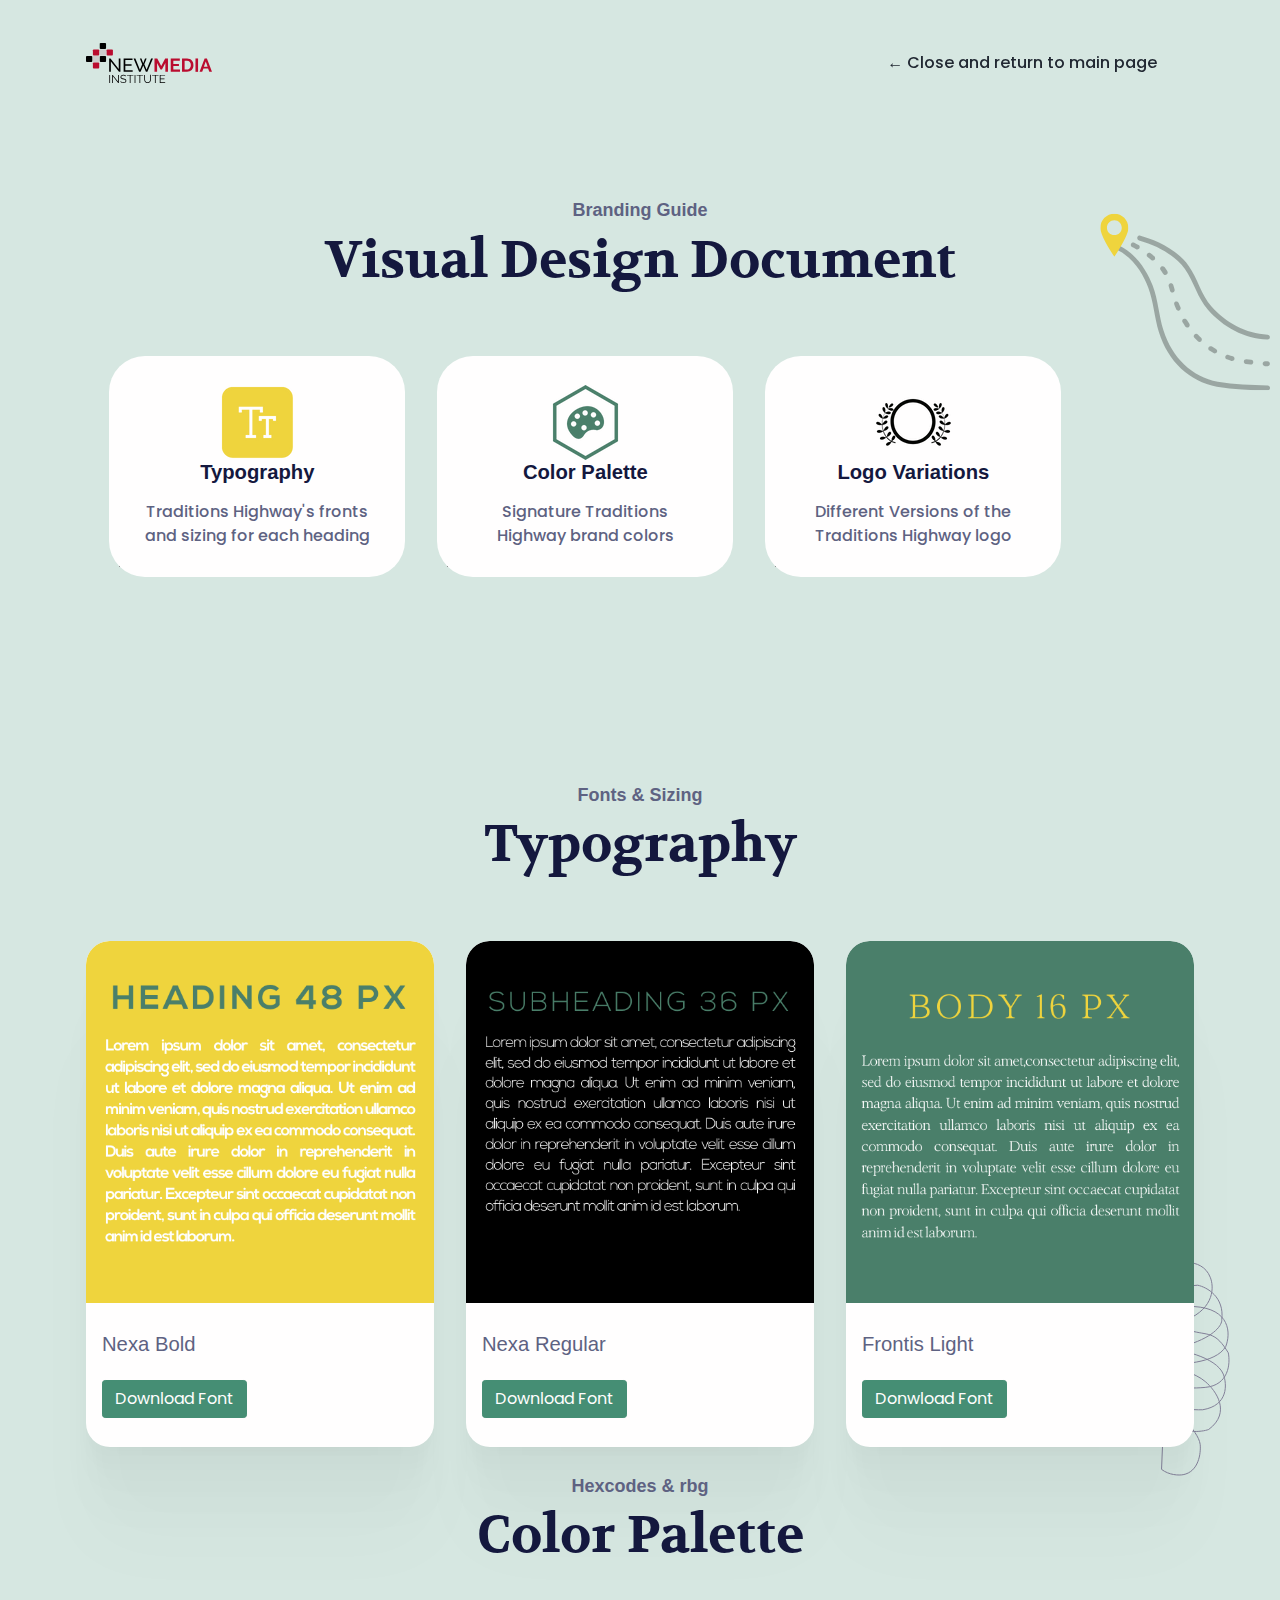
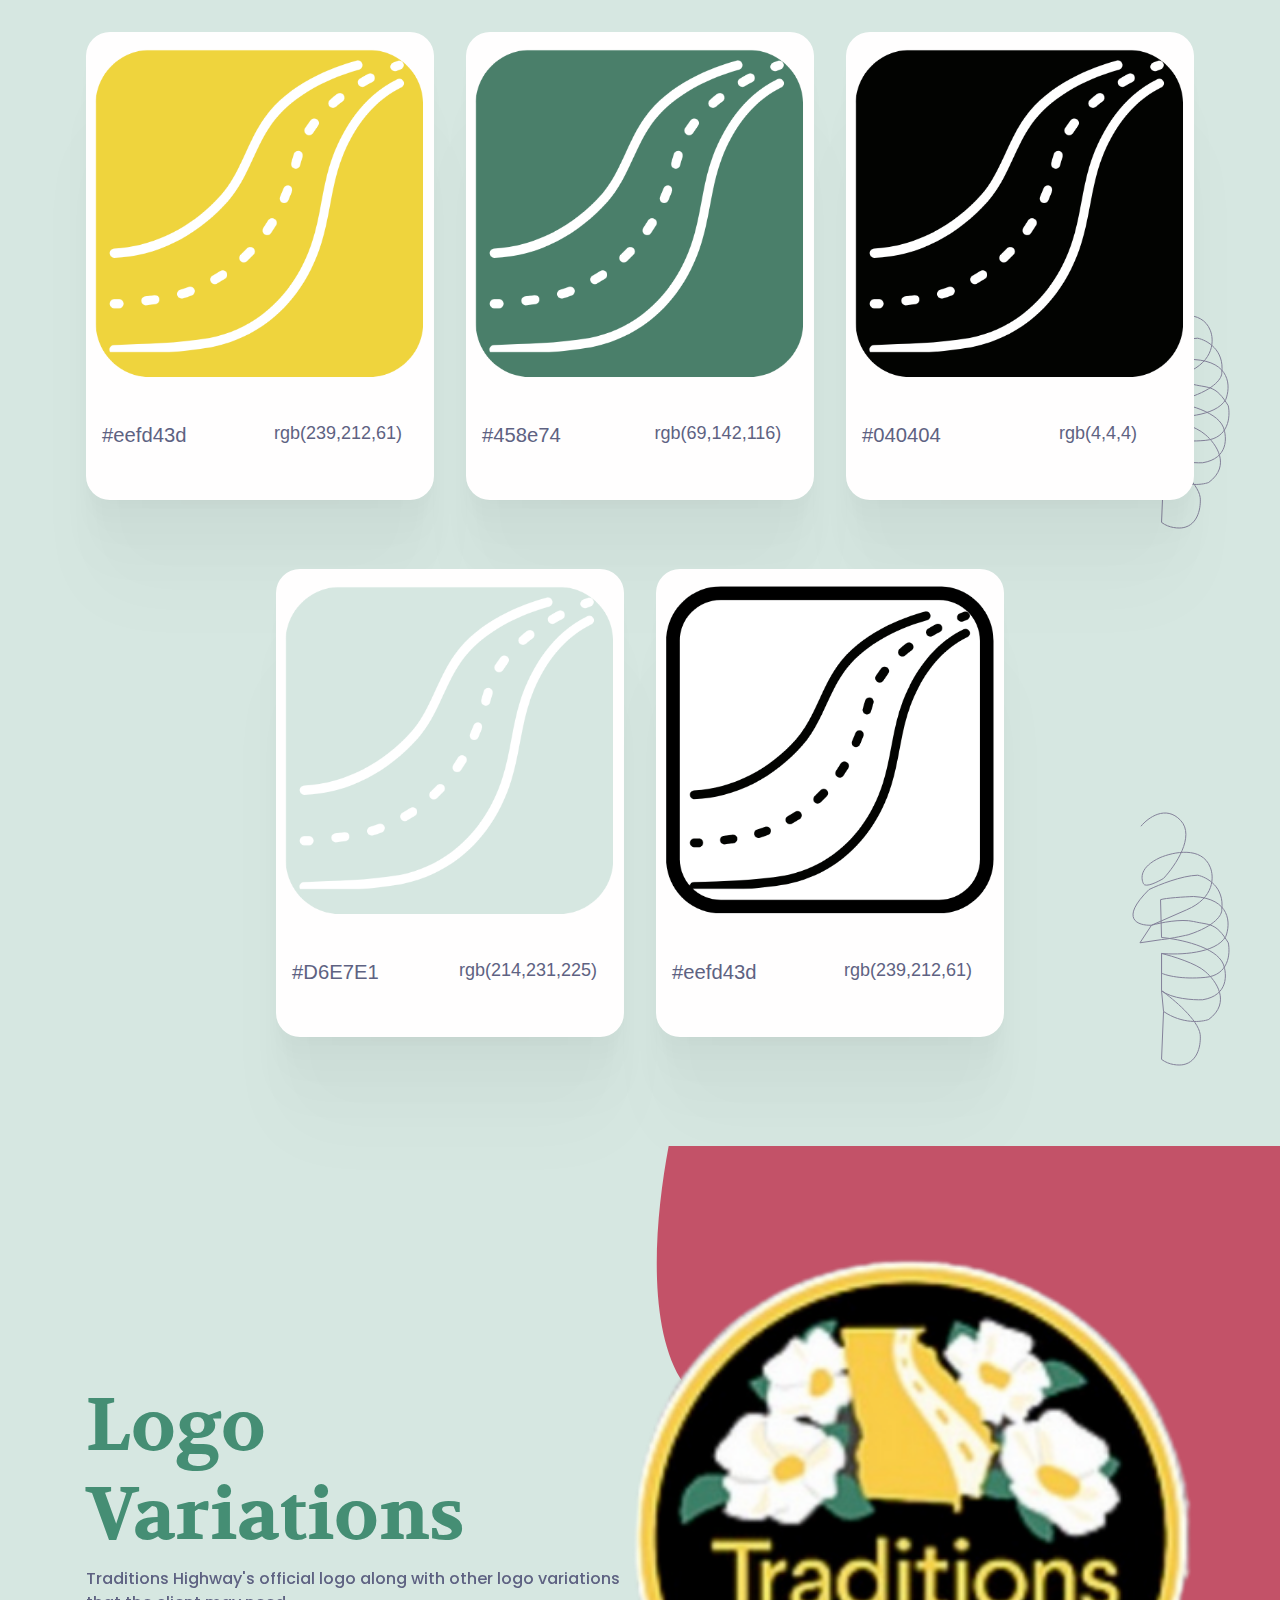
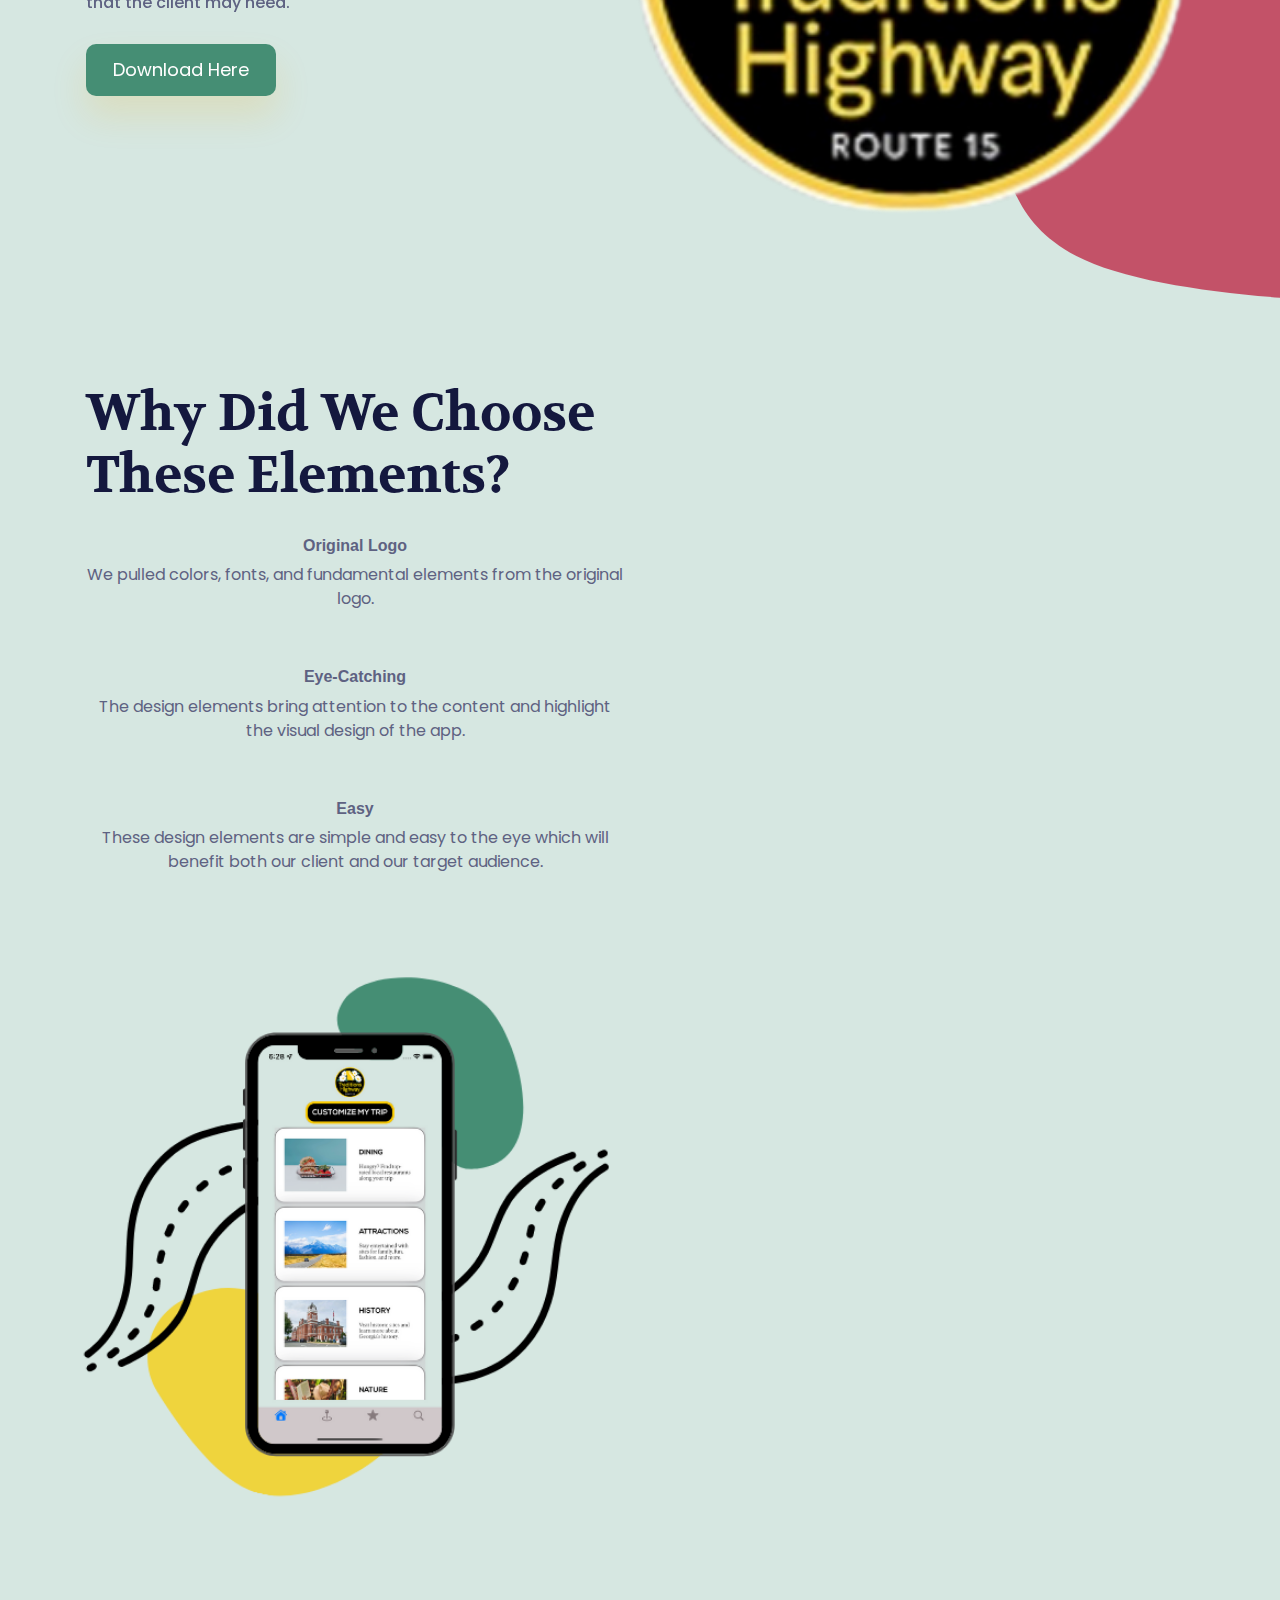
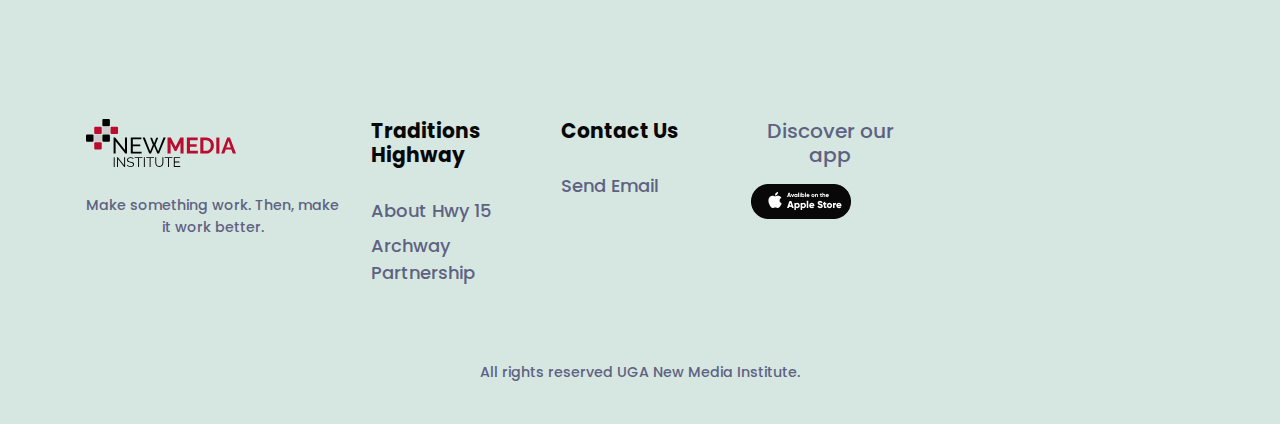
==== commit 52e94db2: "finishing touches" ====
--- a/template/design-guide.html
+++ b/template/design-guide.html
@@ -10,7 +10,7 @@
     <!-- ===============================================-->
     <!--    Document Title - Be sure to add your team name, along with any other info-->
     <!-- ===============================================-->
-    <title>Team Name | New Media Certificate Capstone Project Page</title>
+    <title>Traditions Highway | New Media Certificate Capstone Project Page</title>
 
 
     <!-- ===============================================-->
@@ -103,47 +103,11 @@
       <!-- ============================================-->
 
       <!-- ============================================-->
-<<<<<<< HEAD
-=======
+
       <!-- <about> begin ============================-->
         
         <section id="booking">
 
-          <div class="container">
-            <div class="row align-items-center">
-              <div class="col-lg-6 offset-md-4">
-                <div class="mb-4 text-start">
-                  <h3 class="fs-xl-10 fs-lg-8 fs-7 fw-bold font-cursive text-capitalize">Why did we choose these Elements?</h3>
-                </div>
-                
-                <div class="d-flex align-items-start mb-5">
-                  <div class="flex-1">
-                    <h5 class="text-secondary fw-bold fs-0">Original Logo</h5>
-                    <p class="text-center">We pulled colors, fonts, and fundamental elements from the original logo. <br class="d-none d-sm-block"></p>
-                  </div>
-                </div>
-                <div class="d-flex align-items-start mb-5">
-                  <div class="flex-1">
-                    <h5 class="text-secondary fw-bold fs-0">Eye-Catching</h5>
-                    <p class="text-center">The design elements bring attention to the content and highlight the visual design of the app. <br class="d-none d-sm-block"> </p>
-                  </div>
-                </div>
-  
-                <div class="d-flex align-items-start mb-5">
-                  <div class="flex-1">
-                    <h5 class="text-secondary fw-bold fs-0">Easy</h5>
-                    <p class="text-center">These design elements are simple and easy to the eye which will benefit both our client and our target audience. <br class="d-none d-sm-block"></p>
-                  </div>
-                </div>
-              </div>
-              
-              <div class="container">
-                <div class="row align-items-center">
-                  <!--This div contains the main hero image.-->
-                  <div class="col-md-5 col-lg-6 order-0 order-md-1 text-end"><img class="pt-7 pt-md-0 hero-img" src="assets/img/hero/hero-img.png" alt="hero-header" /></div>
-              </div>
-            </div>
-          </div><!-- end of .container-->
   
           
   
@@ -152,7 +116,7 @@
         <!-- ============================================-->
 
       <!-- ============================================-->
->>>>>>> d8bc37d64c757b155dd8d63b7654097a3444710a
+
       <!-- Typography begin ============================-->
 
         <s<section class="pt-5" id="checkpoint-one">
@@ -300,7 +264,7 @@
     <!-- color end ============================-->
     <!-- ============================================-->
 
-    section style="padding-top: 7rem;">
+    <section style="padding-top: 7rem;">
     <!--This div contains the swoopy bit in the background of the hero unit.-->
     <div class="bg-holder" style="background-image:url(assets/img/hero/hero-bg.svg);">
     </div>
@@ -363,7 +327,7 @@
             
           </div>
 
-          <div class="container" style="float:right;">
+          <div class="container">
             <div class="row align-items-center">
               <!--This div contains the main hero image.-->
               <div class="col-md-5 col-lg-6 order-0 order-md-1 text-end"><img class="pt-7 pt-md-0 hero-img "  src="assets/img/hero/hero-img.png" alt="hero-header" /></div>
@@ -376,7 +340,7 @@
       <!-- <section> close ============================-->
       <!-- ============================================-->
 
-<
+
       <!-- ============================================-->
       <!-- Footer begin ============================-->
       <section class="pb-0 pb-lg-4">
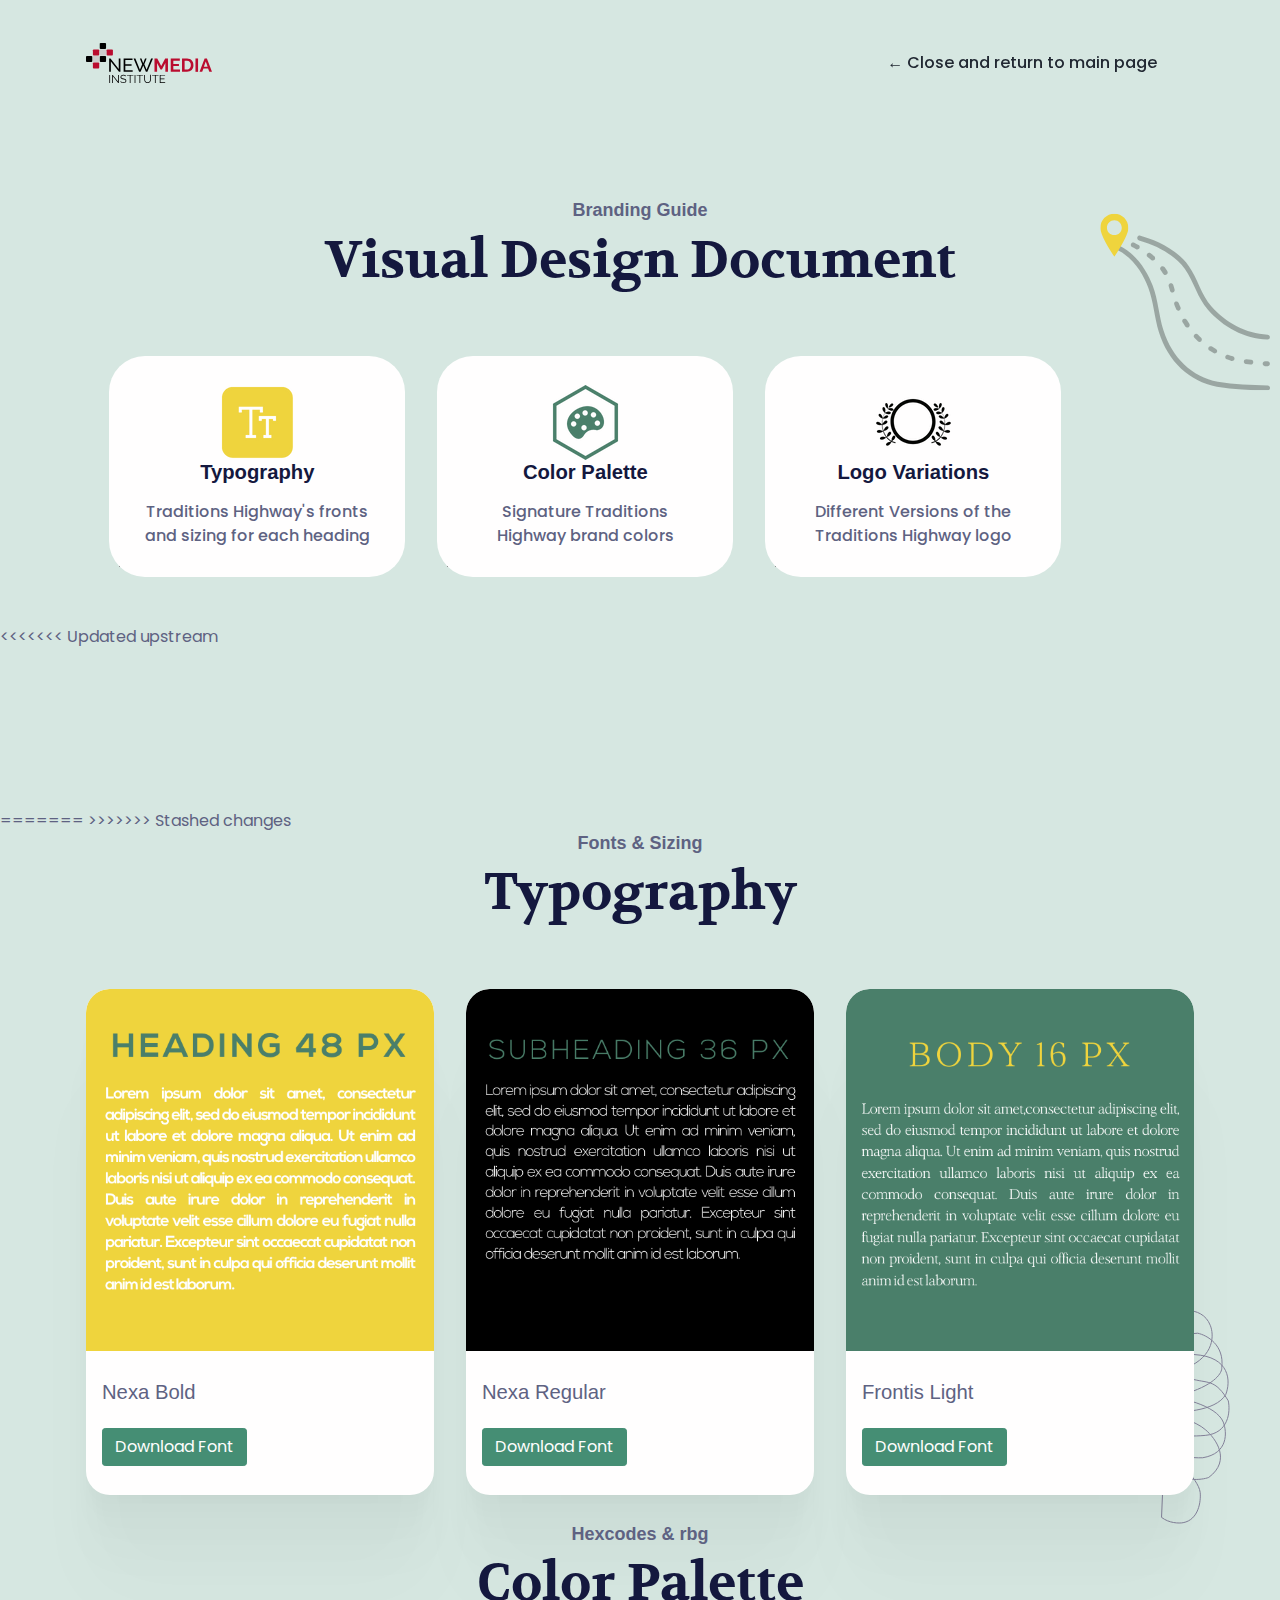
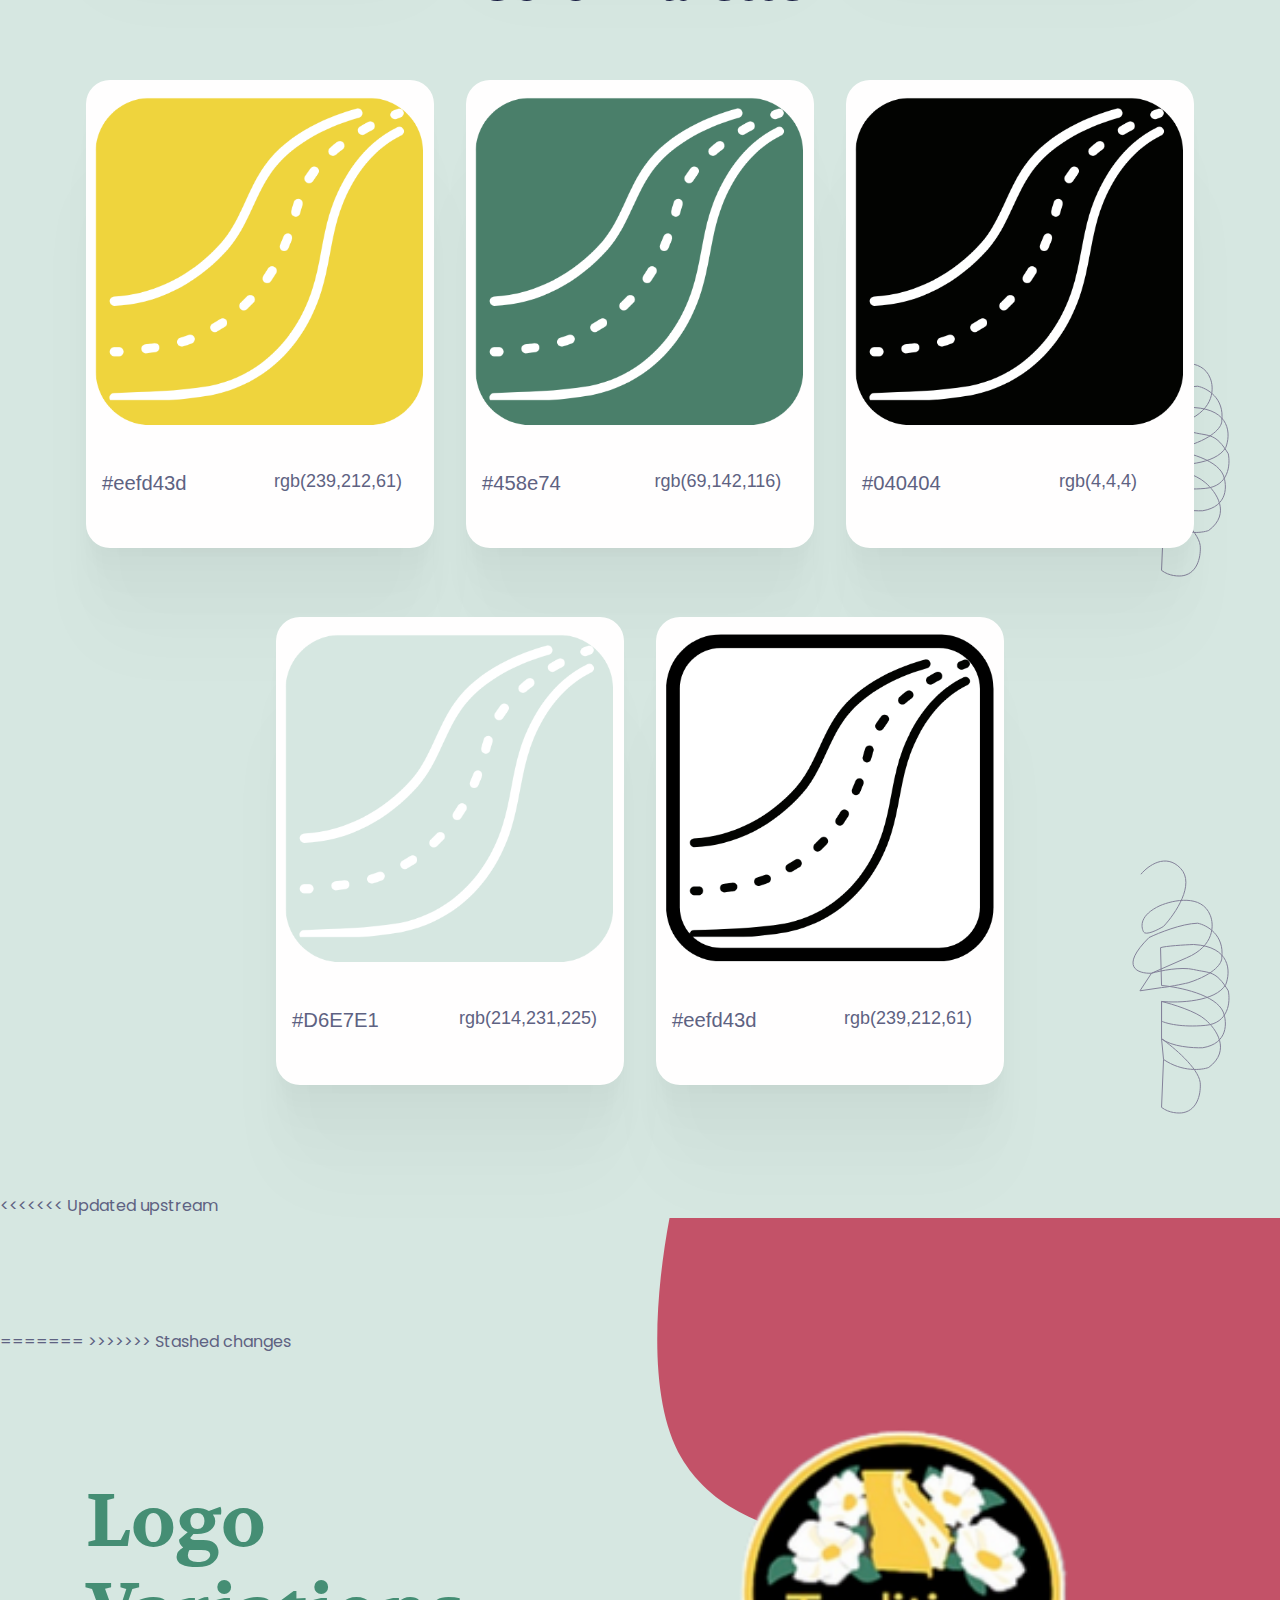
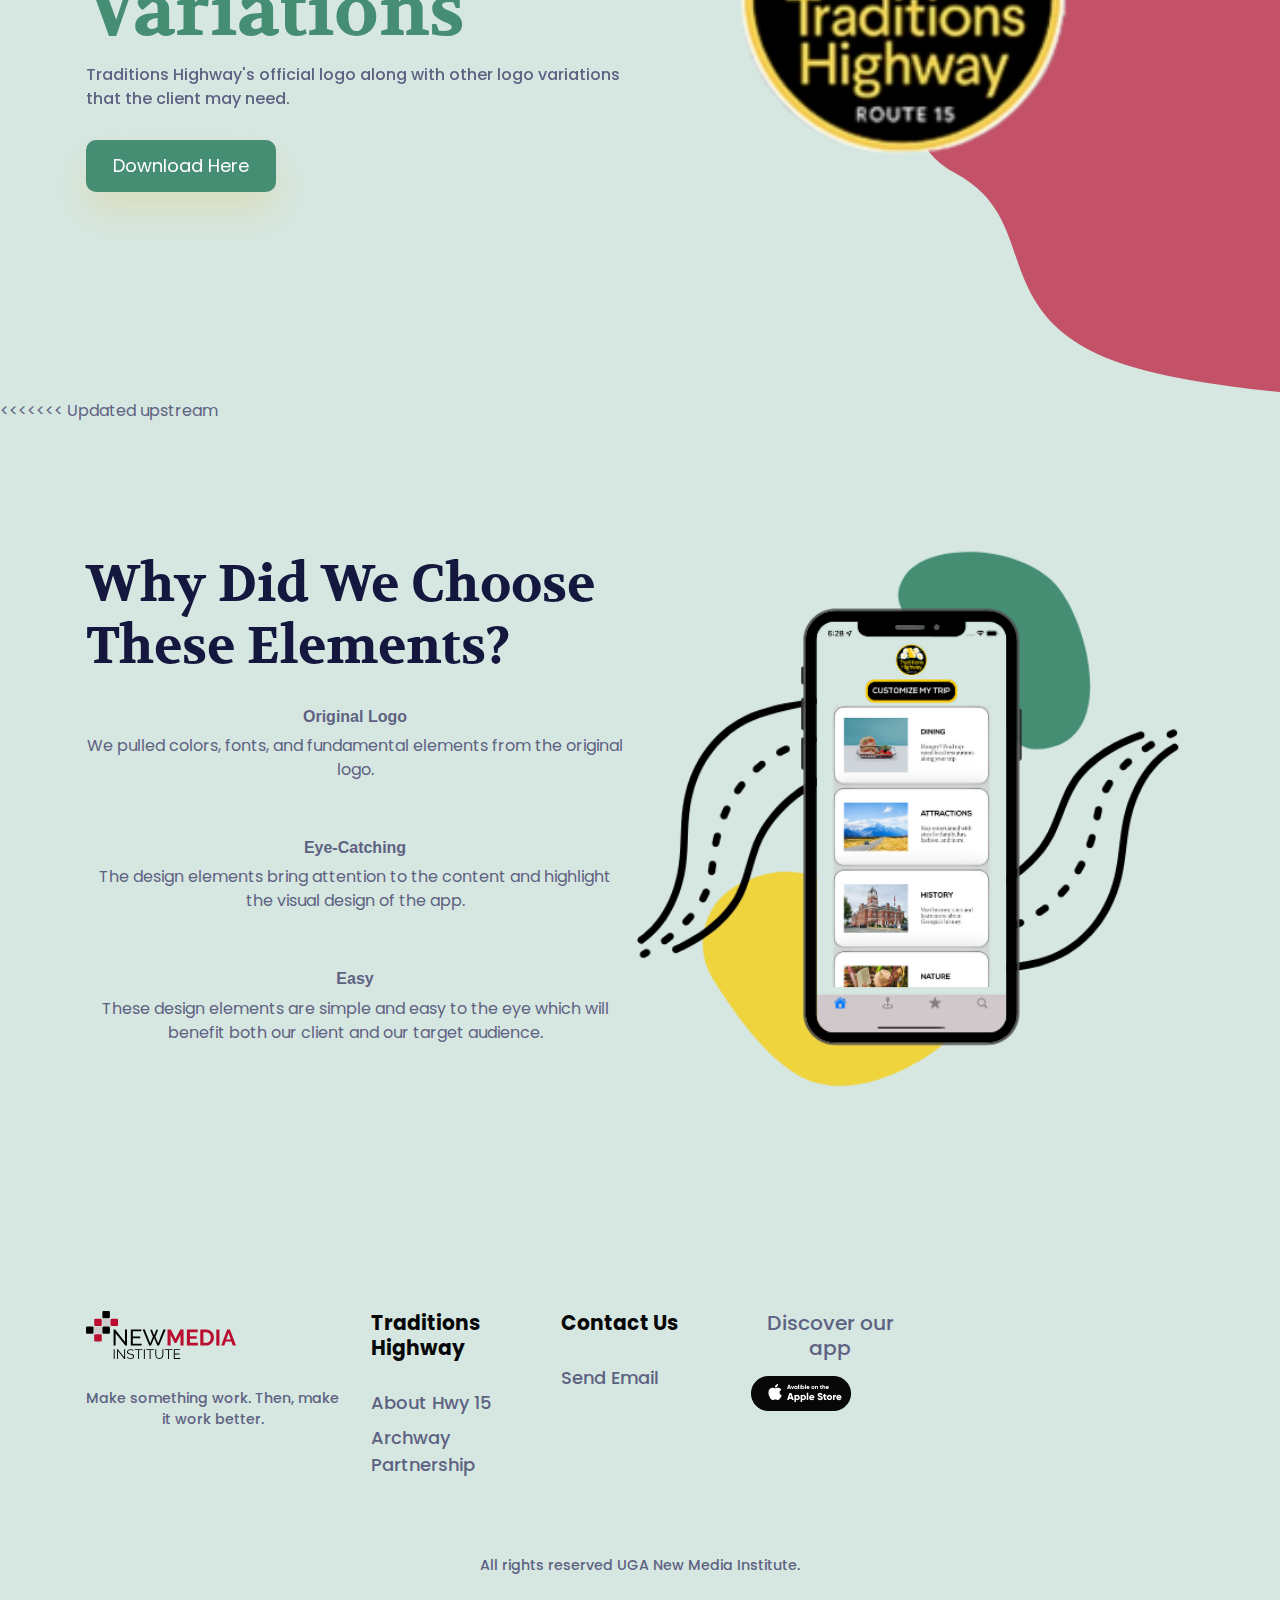
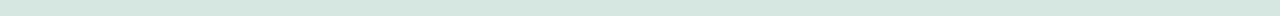
==== commit f3c30861: "vdd-moved image" ====
--- a/template/design-guide.html
+++ b/template/design-guide.html
@@ -102,6 +102,7 @@
       <!-- End of Project Details============================-->
       <!-- ============================================-->
 
+<<<<<<< Updated upstream
       <!-- ============================================-->
 
       <!-- <about> begin ============================-->
@@ -117,6 +118,9 @@
 
       <!-- ============================================-->
 
+=======
+      
+>>>>>>> Stashed changes
       <!-- Typography begin ============================-->
 
         <s<section class="pt-5" id="checkpoint-one">
@@ -160,7 +164,7 @@
                     <div class="d-flex flex-column flex-lg-row justify-content-between mb-3">
                       <h4 class="text-secondary fw-medium">Frontis Light</h4>
                     </div>
-                    <a href="#" class="btn btn-primary stretched-link">Donwload Font</a>
+                    <a href="#" class="btn btn-primary stretched-link">Download Font</a>
                   </div>
                 </div>
               </a>
@@ -264,7 +268,11 @@
     <!-- color end ============================-->
     <!-- ============================================-->
 
+<<<<<<< Updated upstream
     <section style="padding-top: 7rem;">
+=======
+  
+>>>>>>> Stashed changes
     <!--This div contains the swoopy bit in the background of the hero unit.-->
     <div class="bg-holder" style="background-image:url(assets/img/hero/hero-bg.svg);">
     </div>
@@ -272,7 +280,7 @@
     <div class="container">
       <div class="row align-items-center">
         <!--This div contains the main hero image.-->
-        <div class="col-md-5 col-lg-6 order-0 order-md-1 text-end"><img class="pt-7 pt-md-0 hero-img" src="assets/img/hero/logo-about.png" alt="hero-header" /></div>
+        <div class="col-md-5 col-lg-6 order-0 order-md-1 text-end"><img class="pt-7 pt-md-0 hero-img" src="assets/img/hero/logo (1).png" alt="hero-header" /></div>
         <div class="col-md-7 col-lg-6 text-md-start text-center py-6">
           <h1 class="hero-title">Logo Variations</h1>
           <p class="mb-4 fw-medium">Traditions Highway's official logo along with other logo variations that the client may need.<br class="d-none d-xl-block" /> </p>
@@ -289,6 +297,7 @@
       
     <div id="extra-sections">
 
+<<<<<<< Updated upstream
       <!-- ============================================-->
       <!-- <about> begin ============================-->
         
@@ -299,8 +308,9 @@
             <div class="col-lg-6">
               <div class="mb-4 text-start">
                 <h3 class="fs-xl-10 fs-lg-8 fs-7 fw-bold font-cursive text-capitalize">Why did we choose these Elements?</h3>
-              </div>
-
+
+              </div>
+             
               
               
               <div class="d-flex align-items-start mb-5">
@@ -324,17 +334,11 @@
               </div>
             </div>
             
-            
-          </div>
-
-          <div class="container">
-            <div class="row align-items-center">
-              <!--This div contains the main hero image.-->
-              <div class="col-md-5 col-lg-6 order-0 order-md-1 text-end"><img class="pt-7 pt-md-0 hero-img "  src="assets/img/hero/hero-img.png" alt="hero-header" /></div>
-          </div>
-        </div><!-- end of .container-->
-
-        
+            <div class="col-md-5 col-lg-6 order-0 order-md-1 text-end"><img class="pt-7 pt-md-0 hero-img "  src="assets/img/hero/hero-img.png" alt="hero-header" /></div>
+              
+          </div>
+
+          
 
       </section>
       <!-- <section> close ============================-->
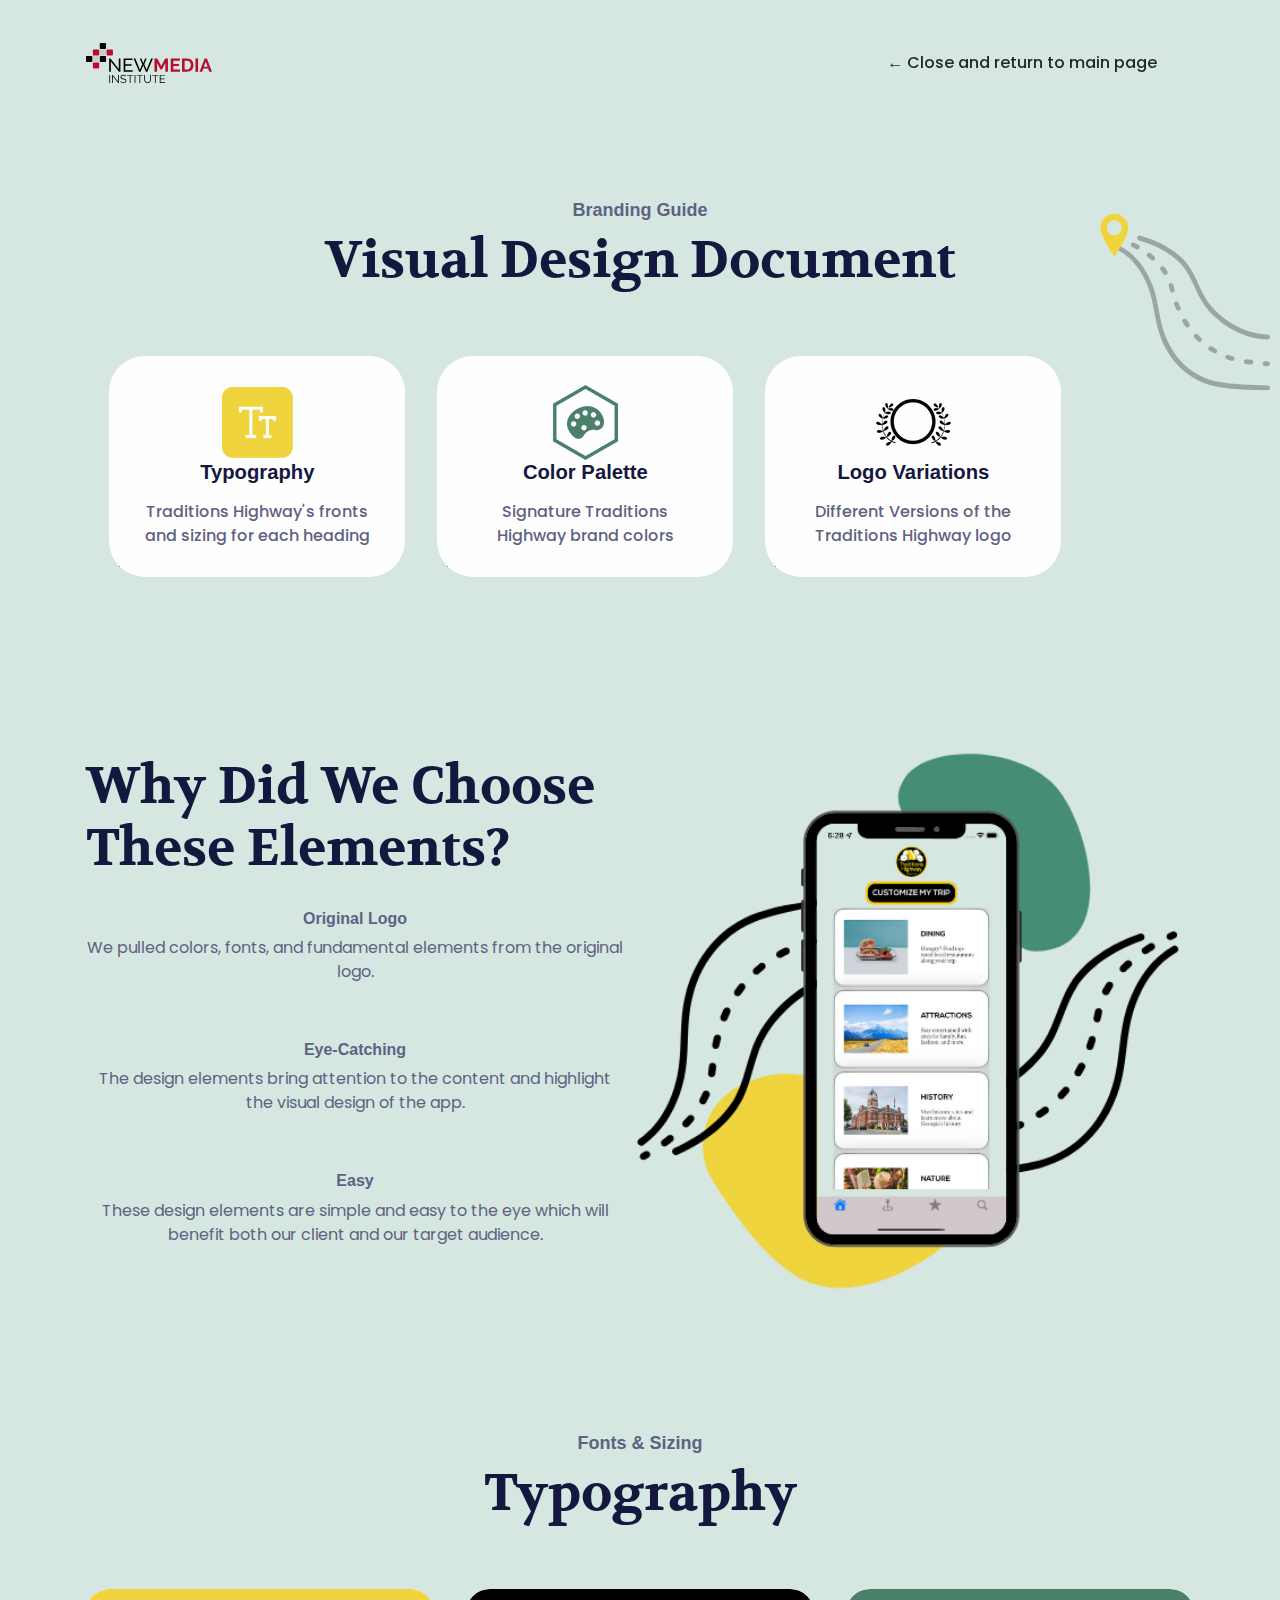
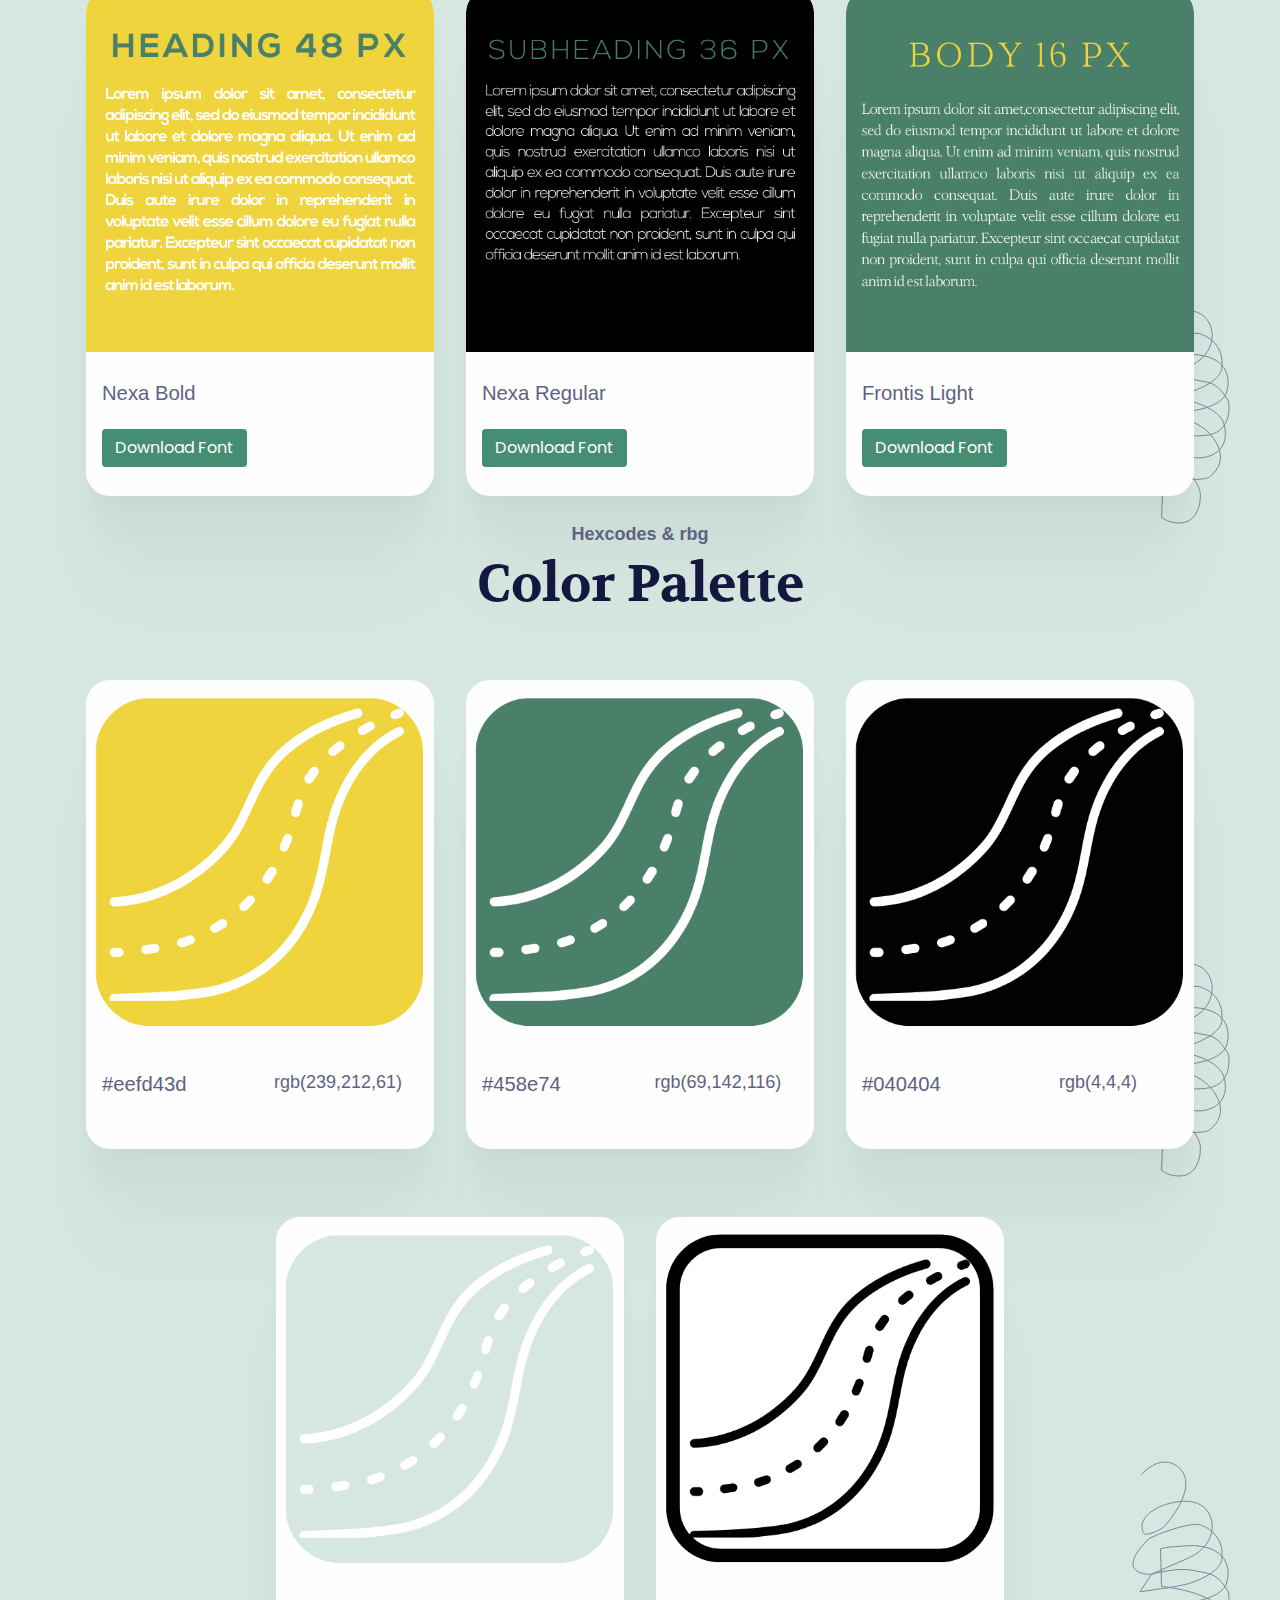
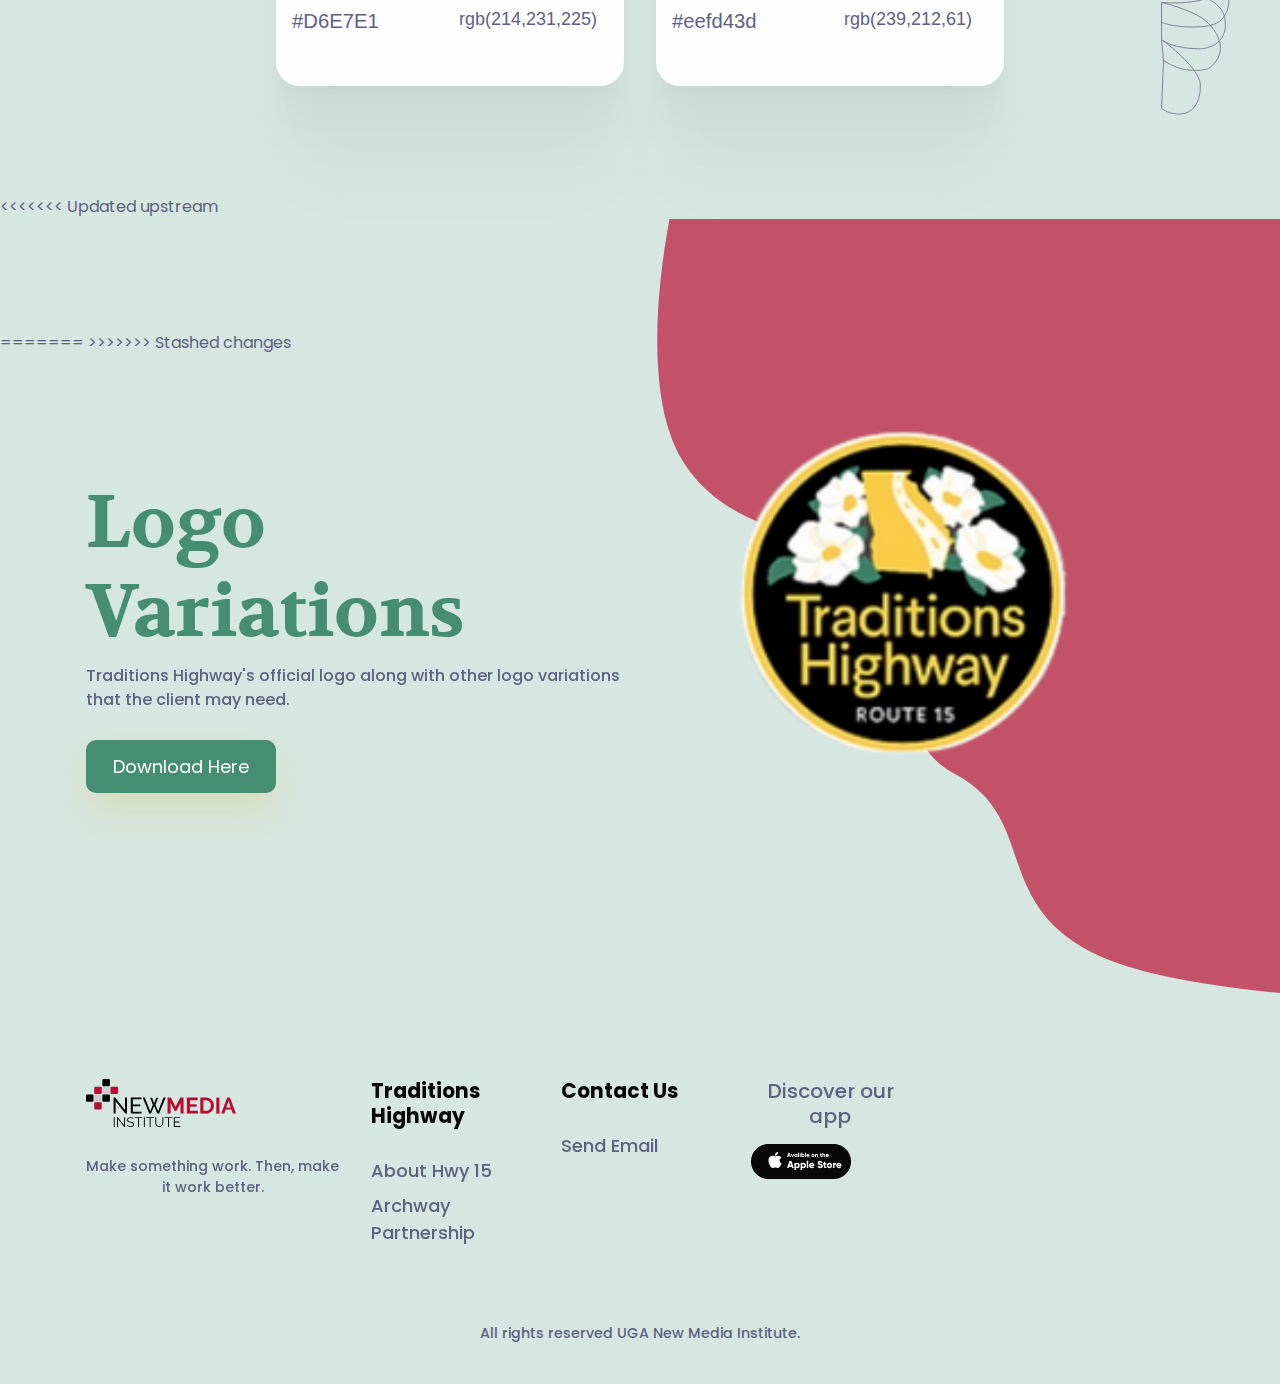
==== commit 8c8b22e1: "vdd-moved image" ====
--- a/template/design-guide.html
+++ b/template/design-guide.html
@@ -102,25 +102,50 @@
       <!-- End of Project Details============================-->
       <!-- ============================================-->
 
-<<<<<<< Updated upstream
-      <!-- ============================================-->
-
+      <!-- ============================================-->
       <!-- <about> begin ============================-->
         
         <section id="booking">
 
-  
-          
-  
+          <div class="container">
+            <div class="row align-items-center">
+              <div class="col-lg-6">
+                <div class="mb-4 text-start">
+                  <h3 class="fs-xl-10 fs-lg-8 fs-7 fw-bold font-cursive text-capitalize">Why did we choose these Elements?</h3>
+  
+                </div>
+               
+                
+                
+                <div class="d-flex align-items-start mb-5">
+                  <div class="flex-1">
+                    <h5 class="text-secondary fw-bold fs-0">Original Logo</h5>
+                    <p class="text-center">We pulled colors, fonts, and fundamental elements from the original logo. <br class="d-none d-sm-block"></p>
+                  </div>
+                </div>
+                <div class="d-flex align-items-start mb-5">
+                  <div class="flex-1">
+                    <h5 class="text-secondary fw-bold fs-0">Eye-Catching</h5>
+                    <p class="text-center">The design elements bring attention to the content and highlight the visual design of the app. <br class="d-none d-sm-block"> </p>
+                  </div>
+                </div>
+  
+                <div class="d-flex align-items-start mb-5">
+                  <div class="flex-1">
+                    <h5 class="text-secondary fw-bold fs-0">Easy</h5>
+                    <p class="text-center">These design elements are simple and easy to the eye which will benefit both our client and our target audience. <br class="d-none d-sm-block"></p>
+                  </div>
+                </div>
+              </div>
+              
+              <div class="col-md-5 col-lg-6 order-0 order-md-1 text-end"><img class="pt-7 pt-md-0 hero-img "  src="assets/img/hero/hero-img.png" alt="hero-header" /></div>             
+            </div>
         </section>
+  
         <!-- about close ============================-->
         <!-- ============================================-->
 
-      <!-- ============================================-->
-
-=======
-      
->>>>>>> Stashed changes
+
       <!-- Typography begin ============================-->
 
         <s<section class="pt-5" id="checkpoint-one">
@@ -140,7 +165,7 @@
                     <div class="d-flex flex-column flex-lg-row justify-content-between mb-3">
                       <h4 class="text-secondary fw-medium">Nexa Bold</h4>
                     </div>
-                    <a href="#" class="btn btn-primary stretched-link">Download Font</a>
+                    <a href="https://drive.google.com/drive/folders/1rJQ3H5QBgPjOkJj00U0Qg35SV5vXg0BF?usp=sharing" class="btn btn-primary stretched-link">Download Font</a>
                   </div>
                 </div>
               </a>
@@ -152,7 +177,7 @@
                     <div class="d-flex flex-column flex-lg-row justify-content-between mb-3">
                       <h4 class="text-secondary fw-medium">Nexa Regular</h4>
                     </div>
-                    <a href="#" class="btn btn-primary stretched-link">Download Font</a>
+                    <a href="https://drive.google.com/drive/folders/1rJQ3H5QBgPjOkJj00U0Qg35SV5vXg0BF?usp=sharing" class="btn btn-primary stretched-link">Download Font</a>
                   </div>
                 </div>
               </a>
@@ -164,7 +189,7 @@
                     <div class="d-flex flex-column flex-lg-row justify-content-between mb-3">
                       <h4 class="text-secondary fw-medium">Frontis Light</h4>
                     </div>
-                    <a href="#" class="btn btn-primary stretched-link">Download Font</a>
+                    <a href="https://drive.google.com/drive/folders/1rJQ3H5QBgPjOkJj00U0Qg35SV5vXg0BF?usp=sharing" class="btn btn-primary stretched-link">Download Font</a>
                   </div>
                 </div>
               </a>
@@ -286,7 +311,7 @@
           <p class="mb-4 fw-medium">Traditions Highway's official logo along with other logo variations that the client may need.<br class="d-none d-xl-block" /> </p>
 
           <!--You can probably just delete these buttons, but they're here if you want them.-->
-          <div class="text-center text-md-start"> <a class="btn btn-primary btn-lg me-md-4 mb-3 mb-md-0 border-0 primary-btn-shadow" href="#!" role="button">Download Here</a>
+          <div class="text-center text-md-start"> <a class="btn btn-primary btn-lg me-md-4 mb-3 mb-md-0 border-0 primary-btn-shadow" href="https://drive.google.com/drive/folders/1zQf1u9xccQiBJYsvlxvcvXycnx04weIJ?usp=sharing" role="button">Download Here</a>
 
           </div>
         </div>
@@ -297,52 +322,7 @@
       
     <div id="extra-sections">
 
-<<<<<<< Updated upstream
-      <!-- ============================================-->
-      <!-- <about> begin ============================-->
-        
-      <section id="booking">
-
-        <div class="container">
-          <div class="row align-items-center">
-            <div class="col-lg-6">
-              <div class="mb-4 text-start">
-                <h3 class="fs-xl-10 fs-lg-8 fs-7 fw-bold font-cursive text-capitalize">Why did we choose these Elements?</h3>
-
-              </div>
-             
-              
-              
-              <div class="d-flex align-items-start mb-5">
-                <div class="flex-1">
-                  <h5 class="text-secondary fw-bold fs-0">Original Logo</h5>
-                  <p class="text-center">We pulled colors, fonts, and fundamental elements from the original logo. <br class="d-none d-sm-block"></p>
-                </div>
-              </div>
-              <div class="d-flex align-items-start mb-5">
-                <div class="flex-1">
-                  <h5 class="text-secondary fw-bold fs-0">Eye-Catching</h5>
-                  <p class="text-center">The design elements bring attention to the content and highlight the visual design of the app. <br class="d-none d-sm-block"> </p>
-                </div>
-              </div>
-
-              <div class="d-flex align-items-start mb-5">
-                <div class="flex-1">
-                  <h5 class="text-secondary fw-bold fs-0">Easy</h5>
-                  <p class="text-center">These design elements are simple and easy to the eye which will benefit both our client and our target audience. <br class="d-none d-sm-block"></p>
-                </div>
-              </div>
-            </div>
-            
-            <div class="col-md-5 col-lg-6 order-0 order-md-1 text-end"><img class="pt-7 pt-md-0 hero-img "  src="assets/img/hero/hero-img.png" alt="hero-header" /></div>
-              
-          </div>
-
-          
-
-      </section>
-      <!-- <section> close ============================-->
-      <!-- ============================================-->
+      
 
 
       <!-- ============================================-->
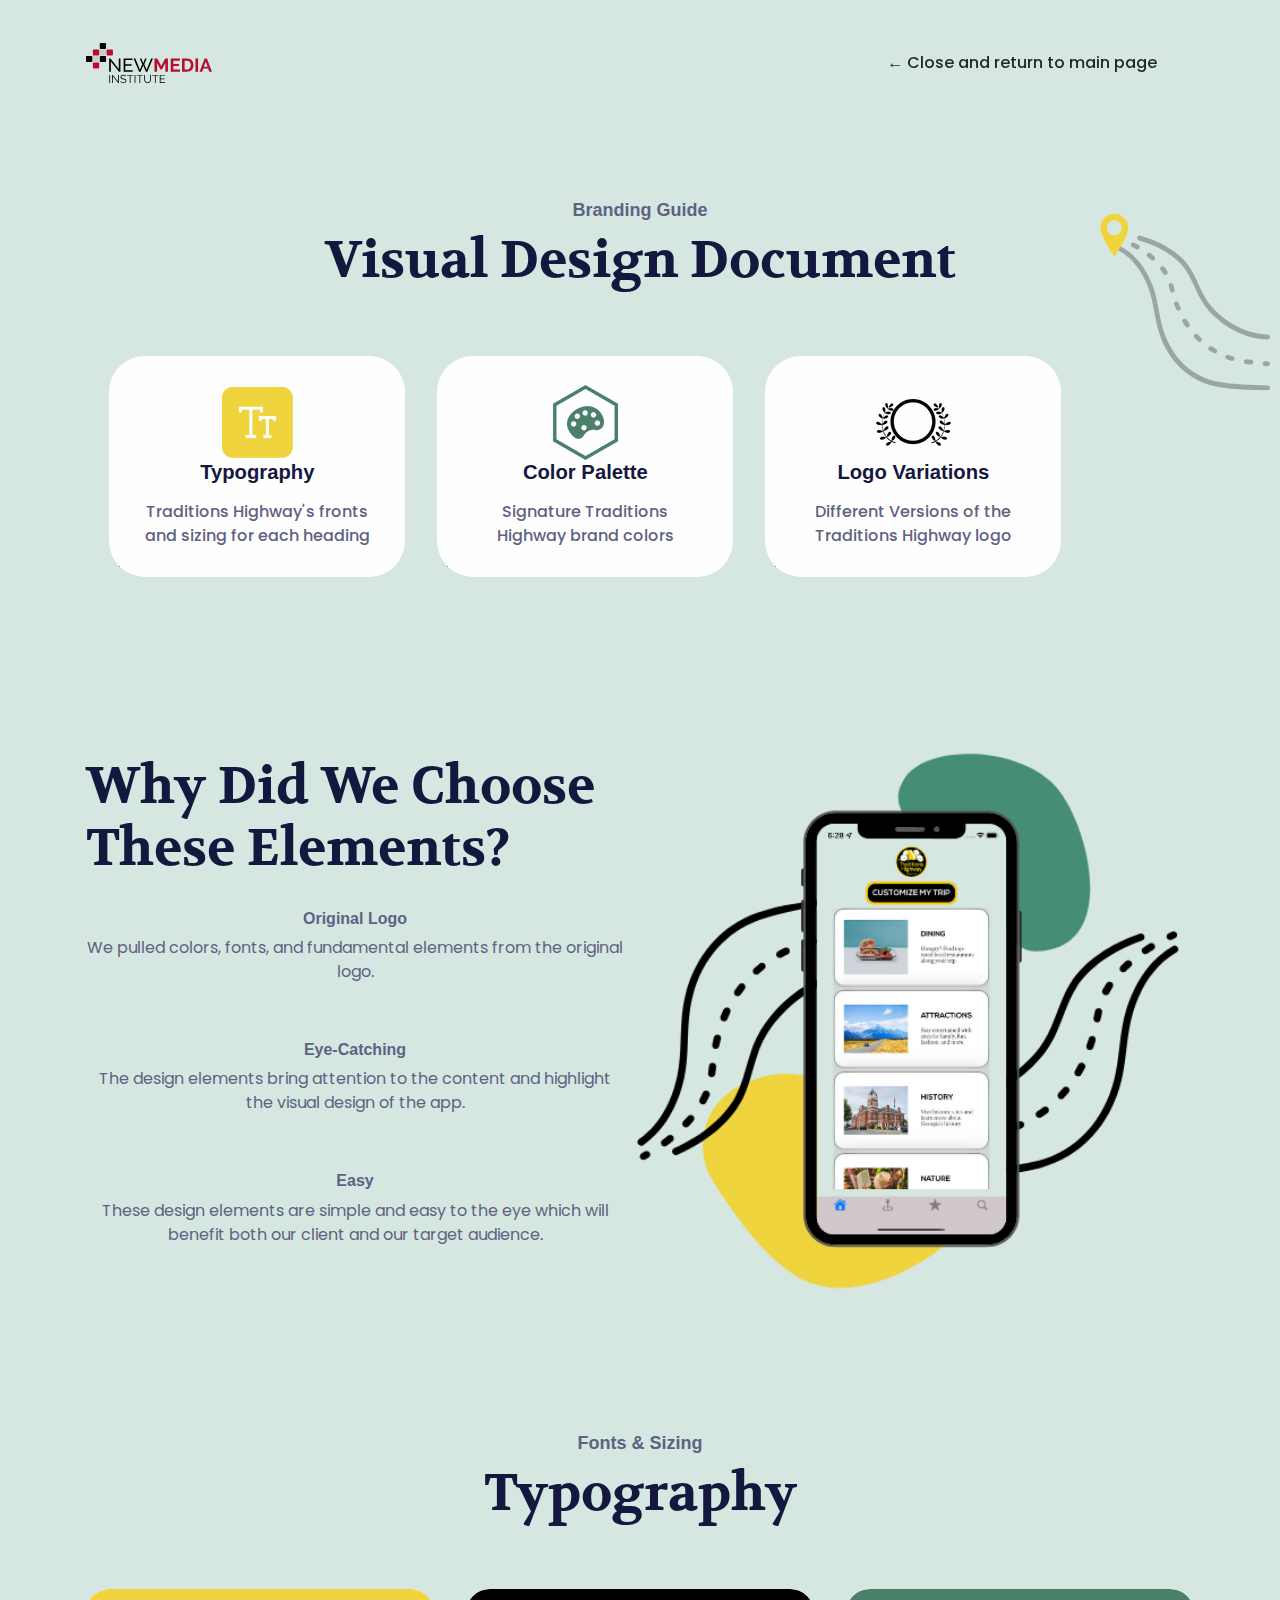
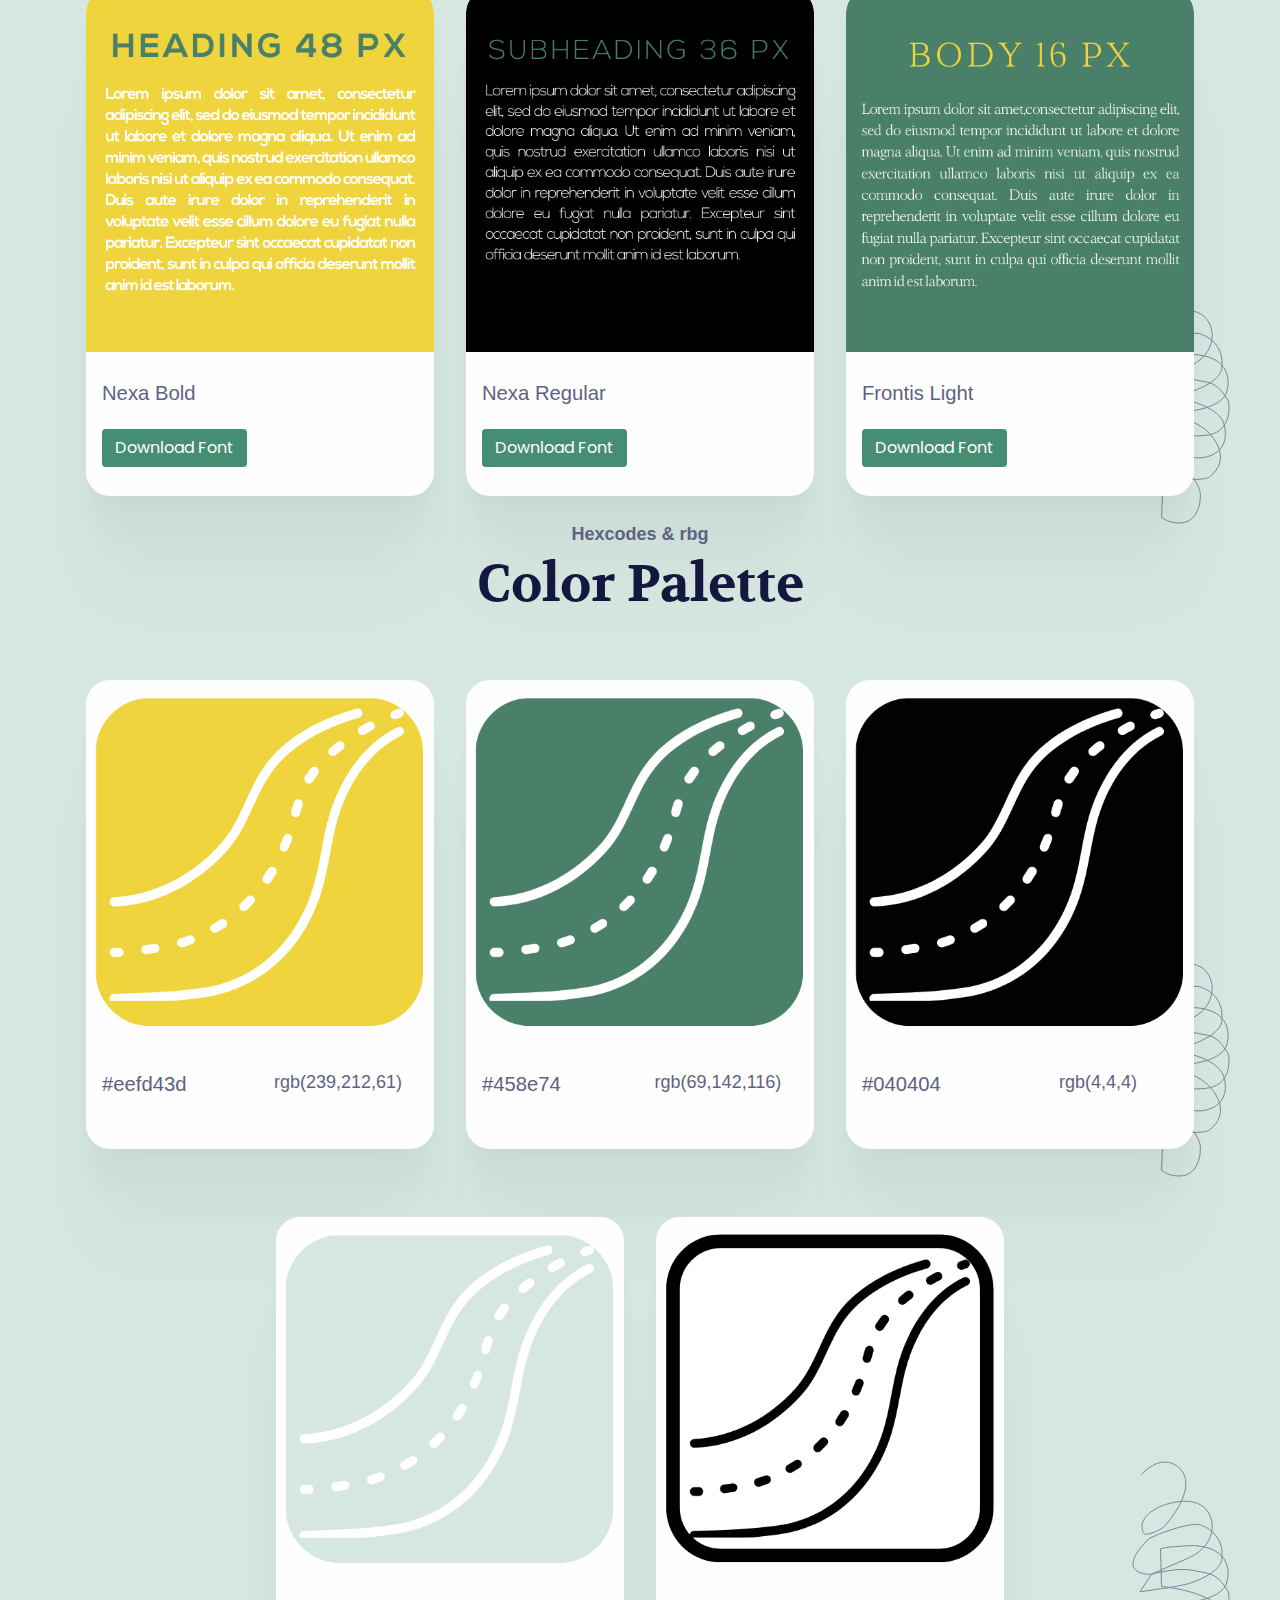
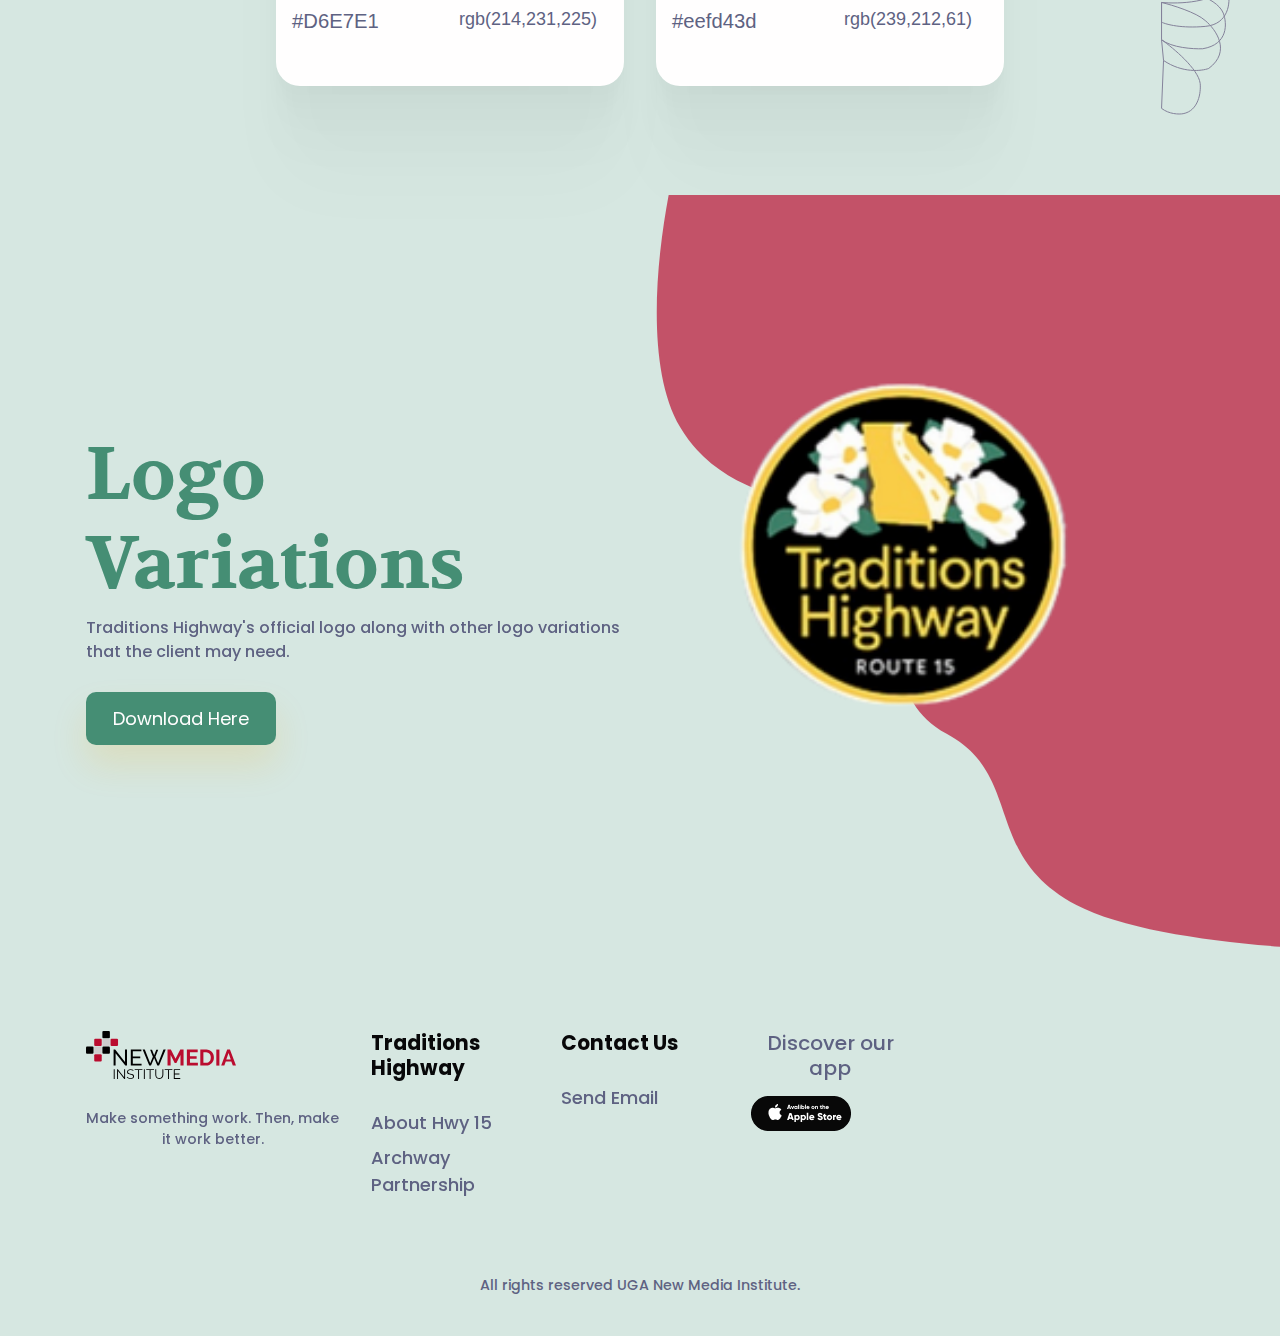
==== commit 6b9c6f01: "Update design-guide.html" ====
--- a/template/design-guide.html
+++ b/template/design-guide.html
@@ -288,16 +288,12 @@
               </div>
             </div>
           </div><!-- end of .container-->
-  
     </section>
     <!-- color end ============================-->
     <!-- ============================================-->
 
-<<<<<<< Updated upstream
     <section style="padding-top: 7rem;">
-=======
-  
->>>>>>> Stashed changes
+
     <!--This div contains the swoopy bit in the background of the hero unit.-->
     <div class="bg-holder" style="background-image:url(assets/img/hero/hero-bg.svg);">
     </div>
